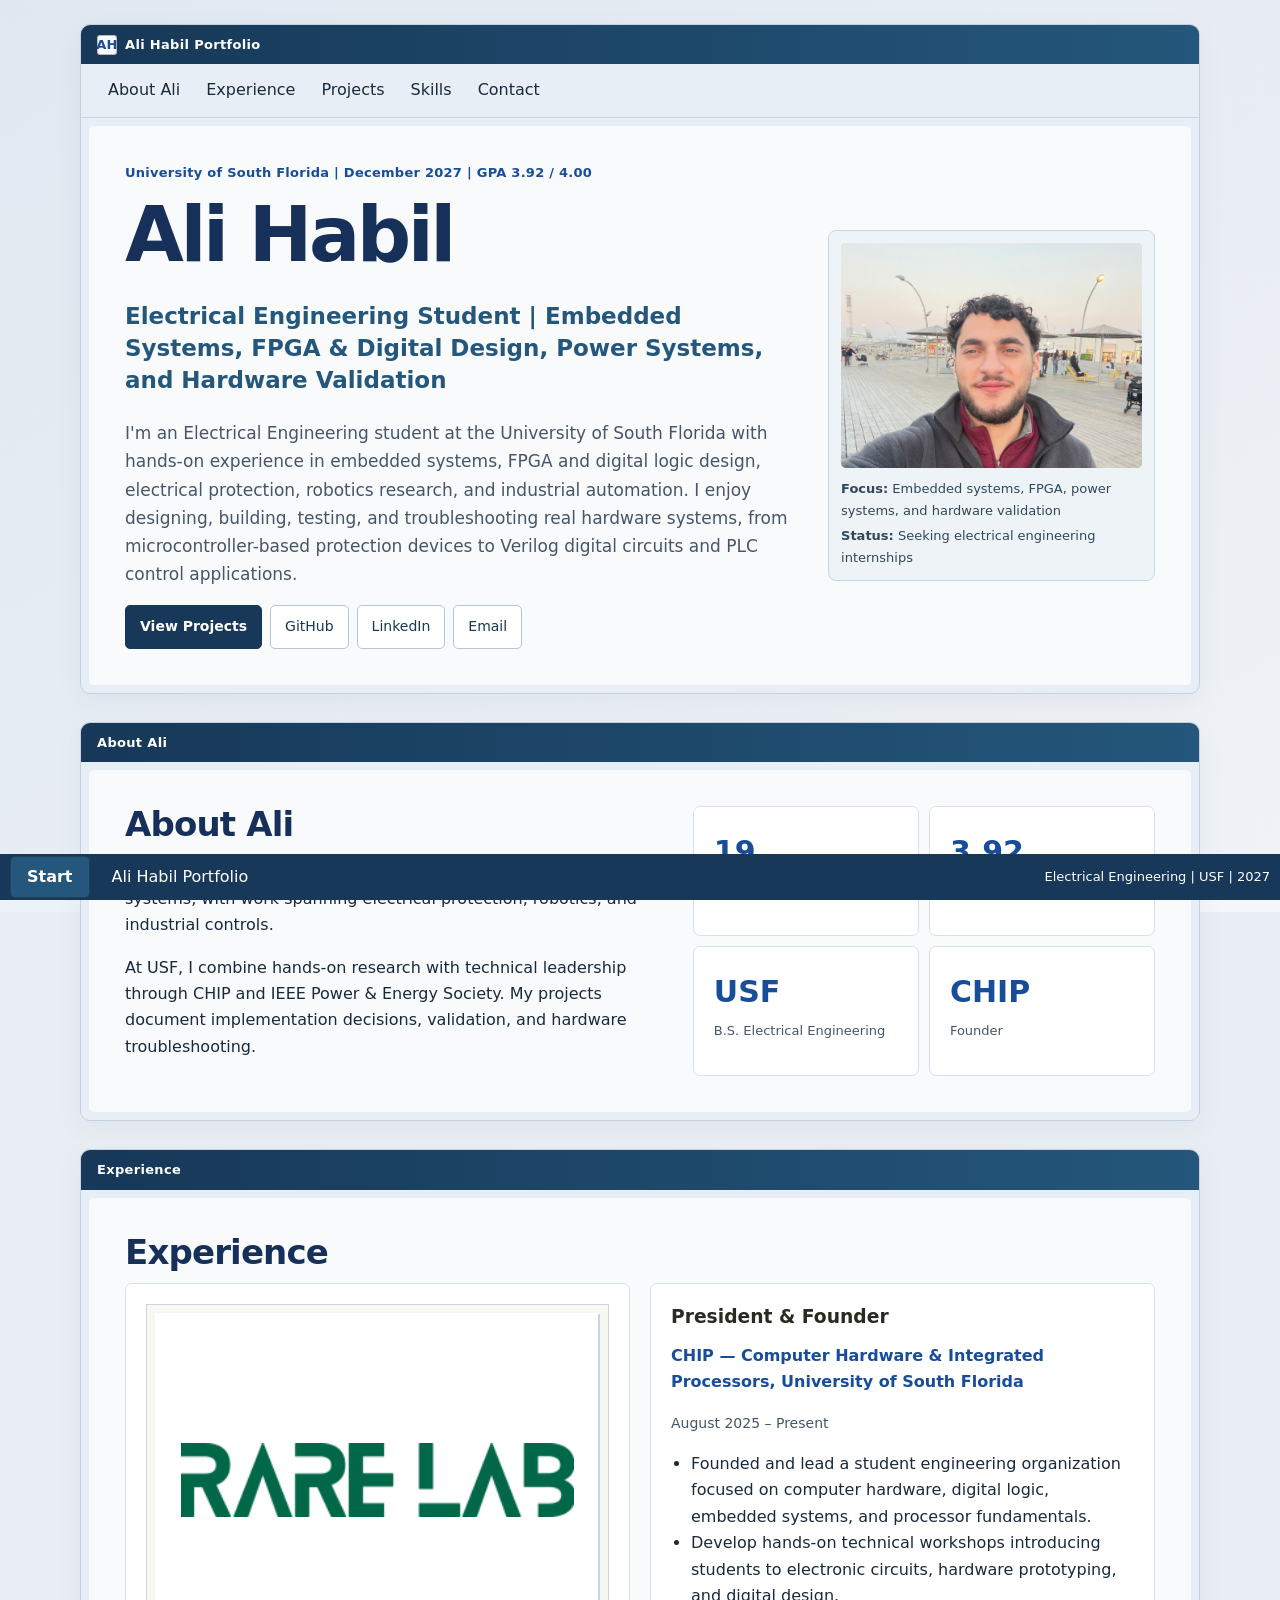
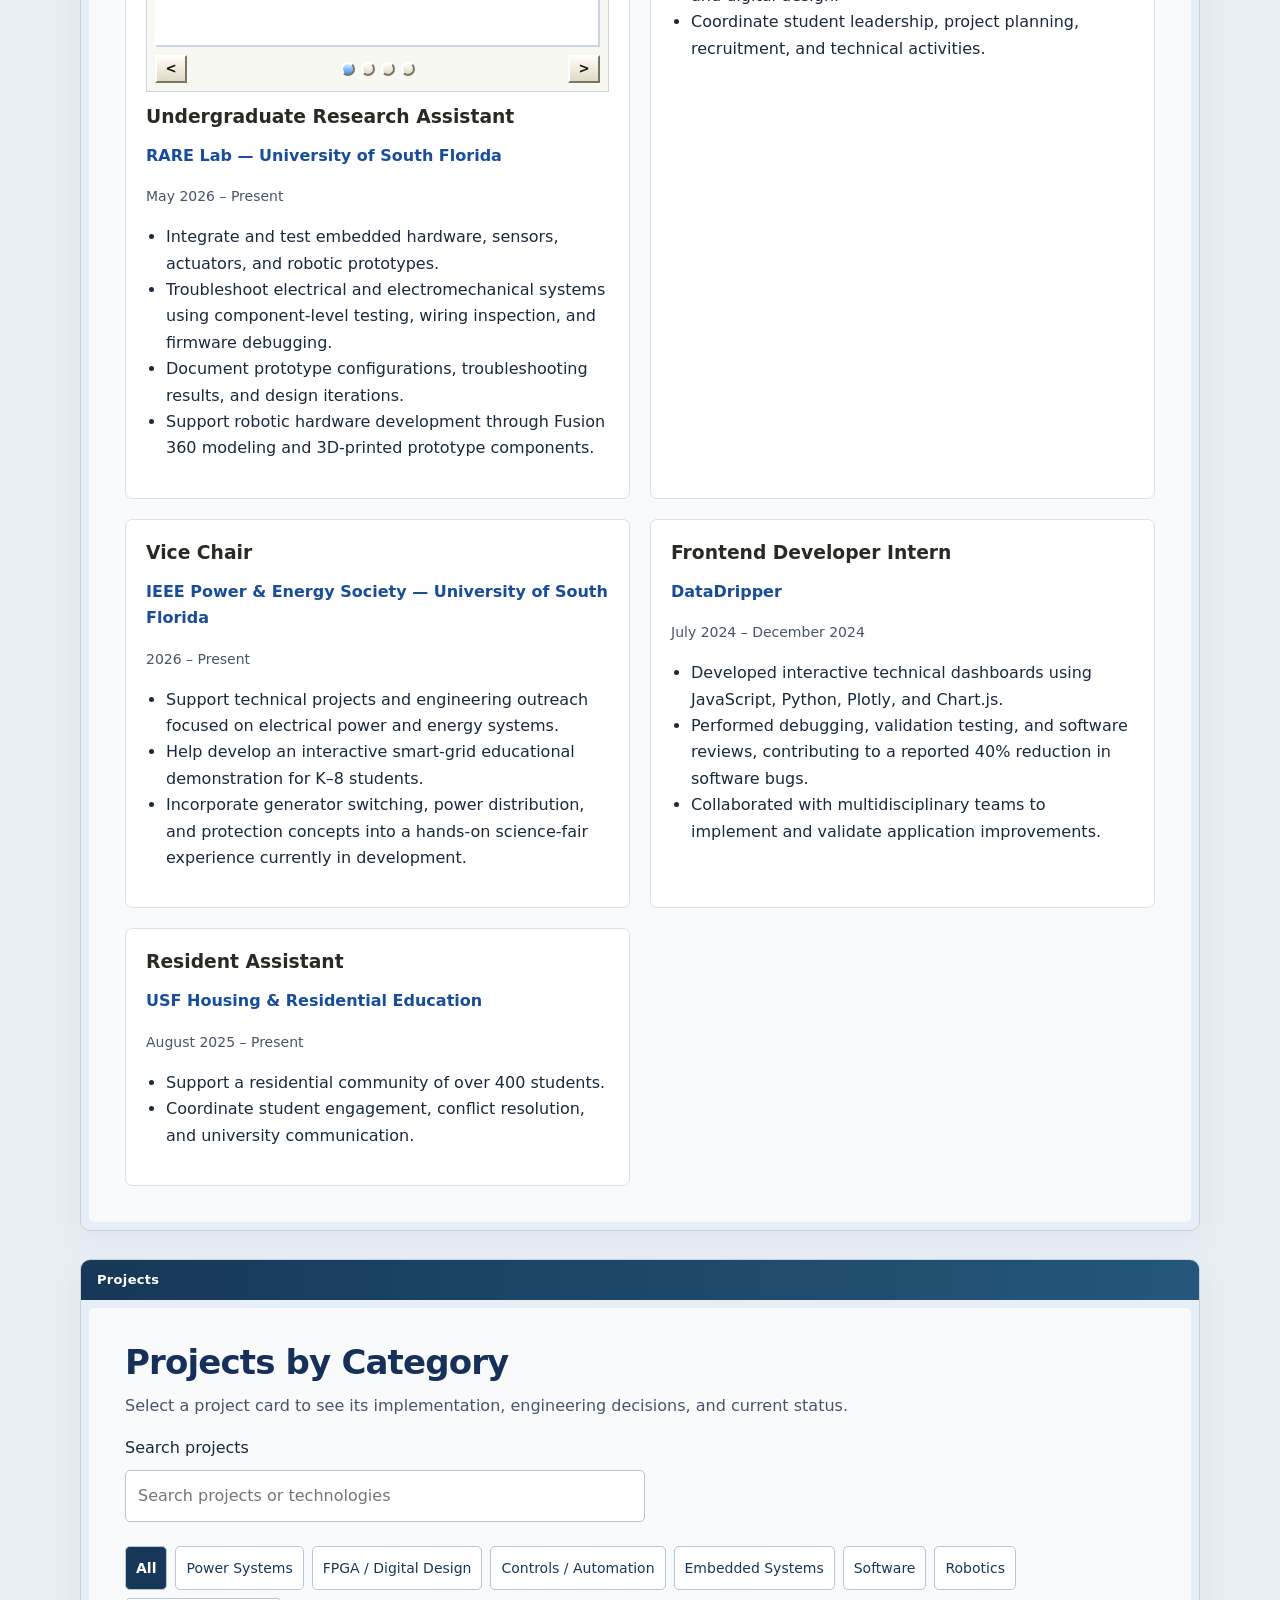
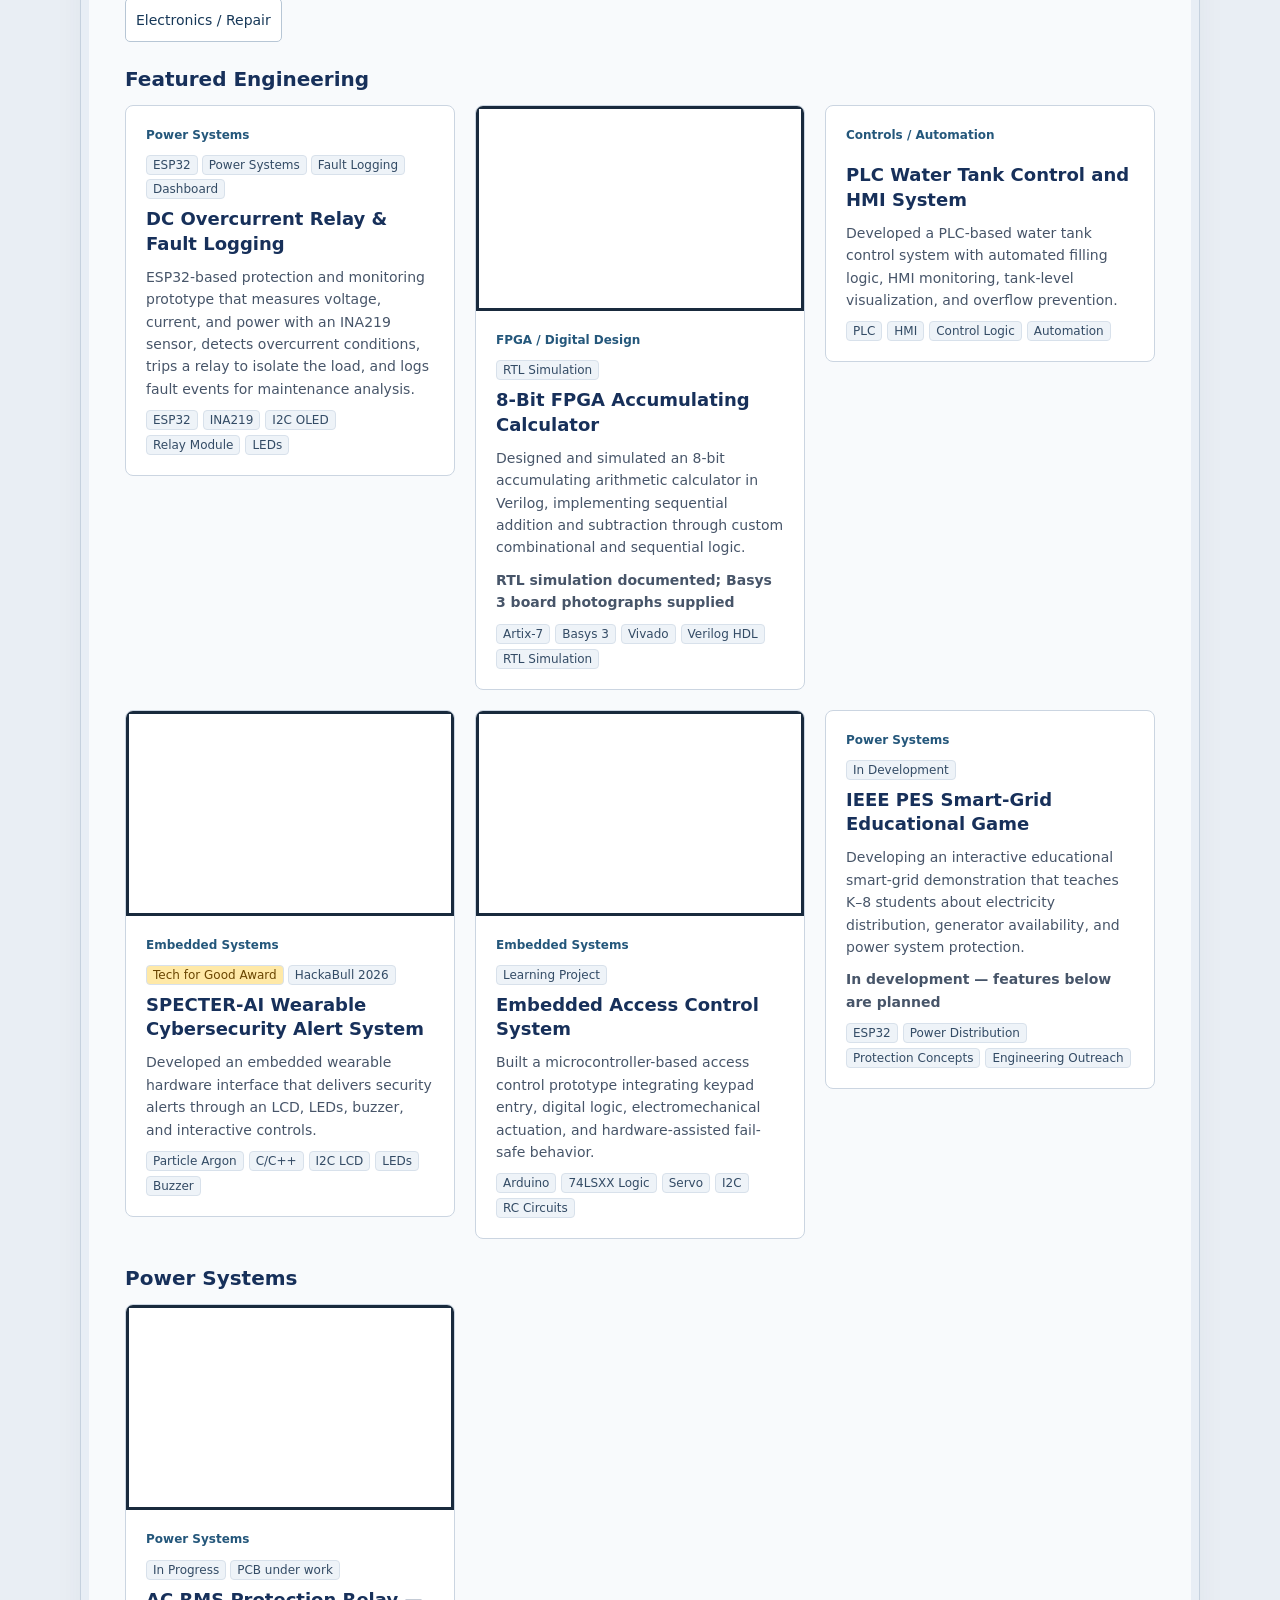
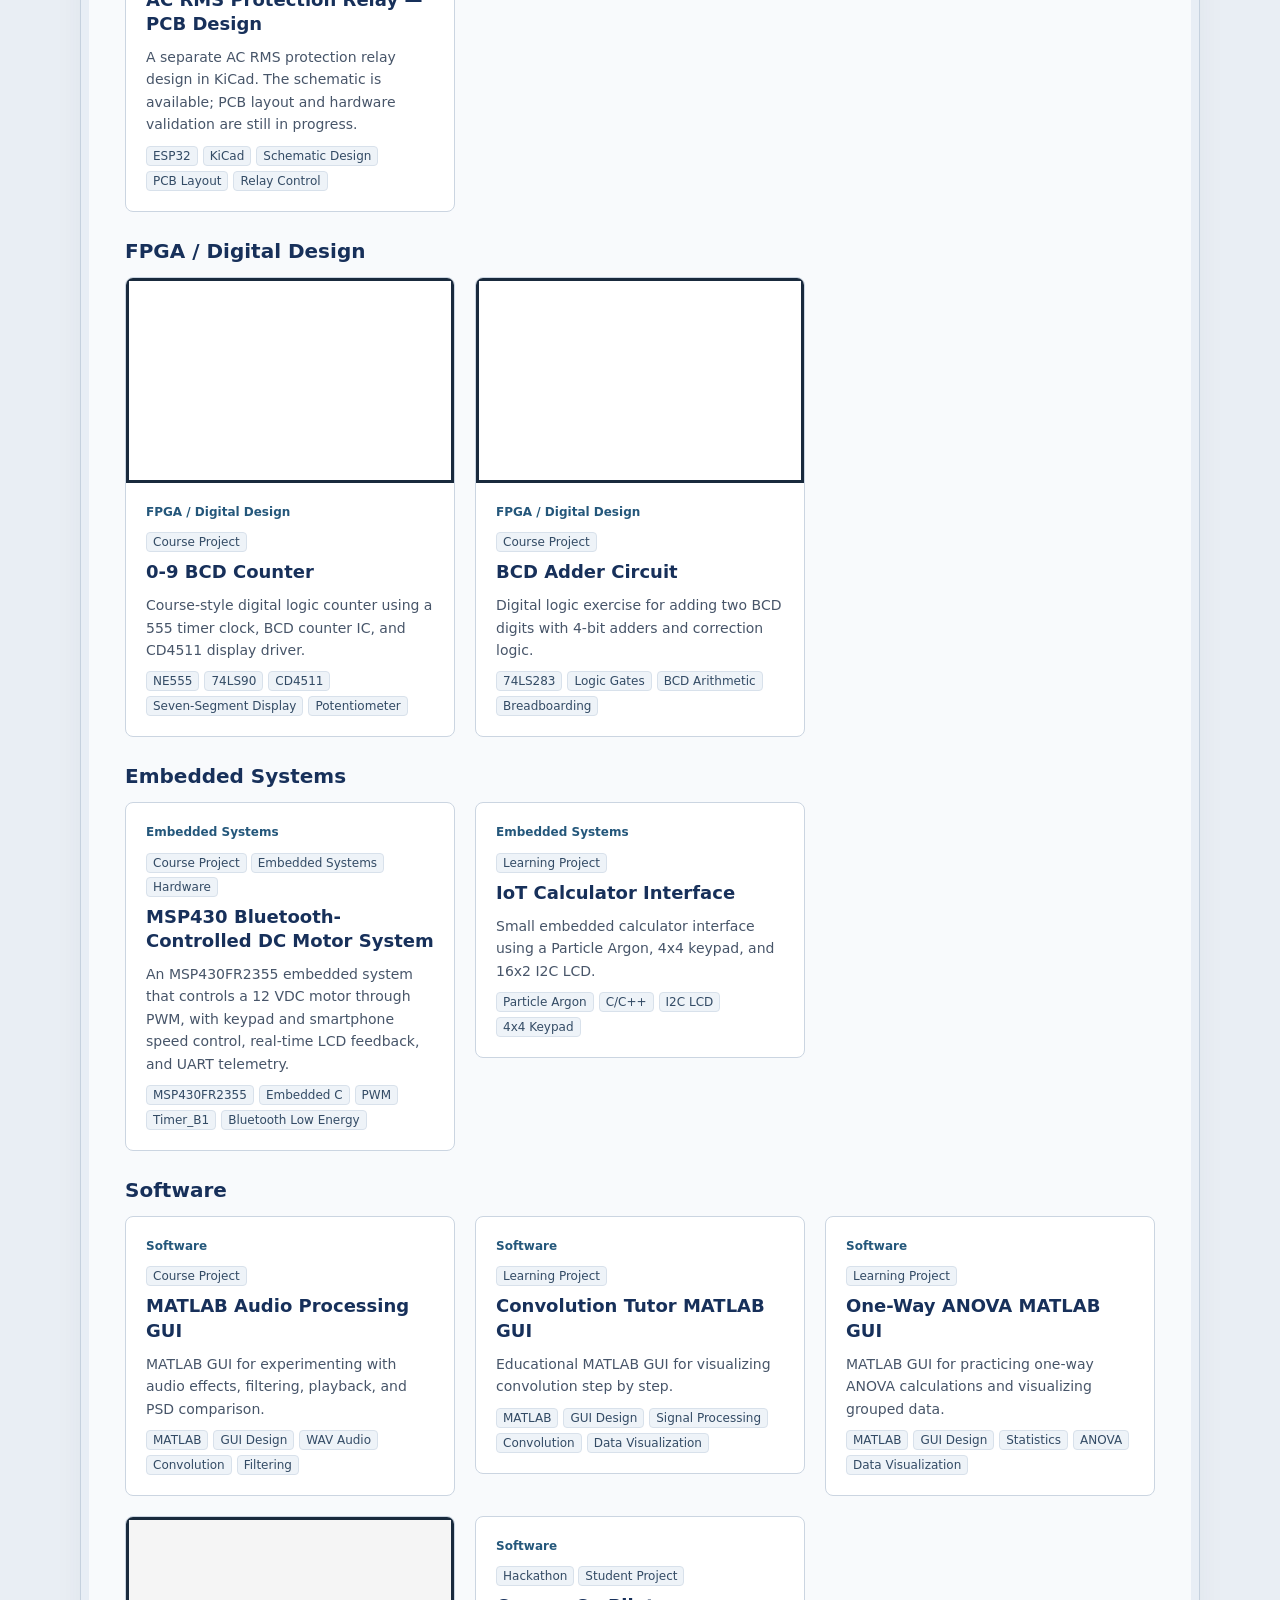
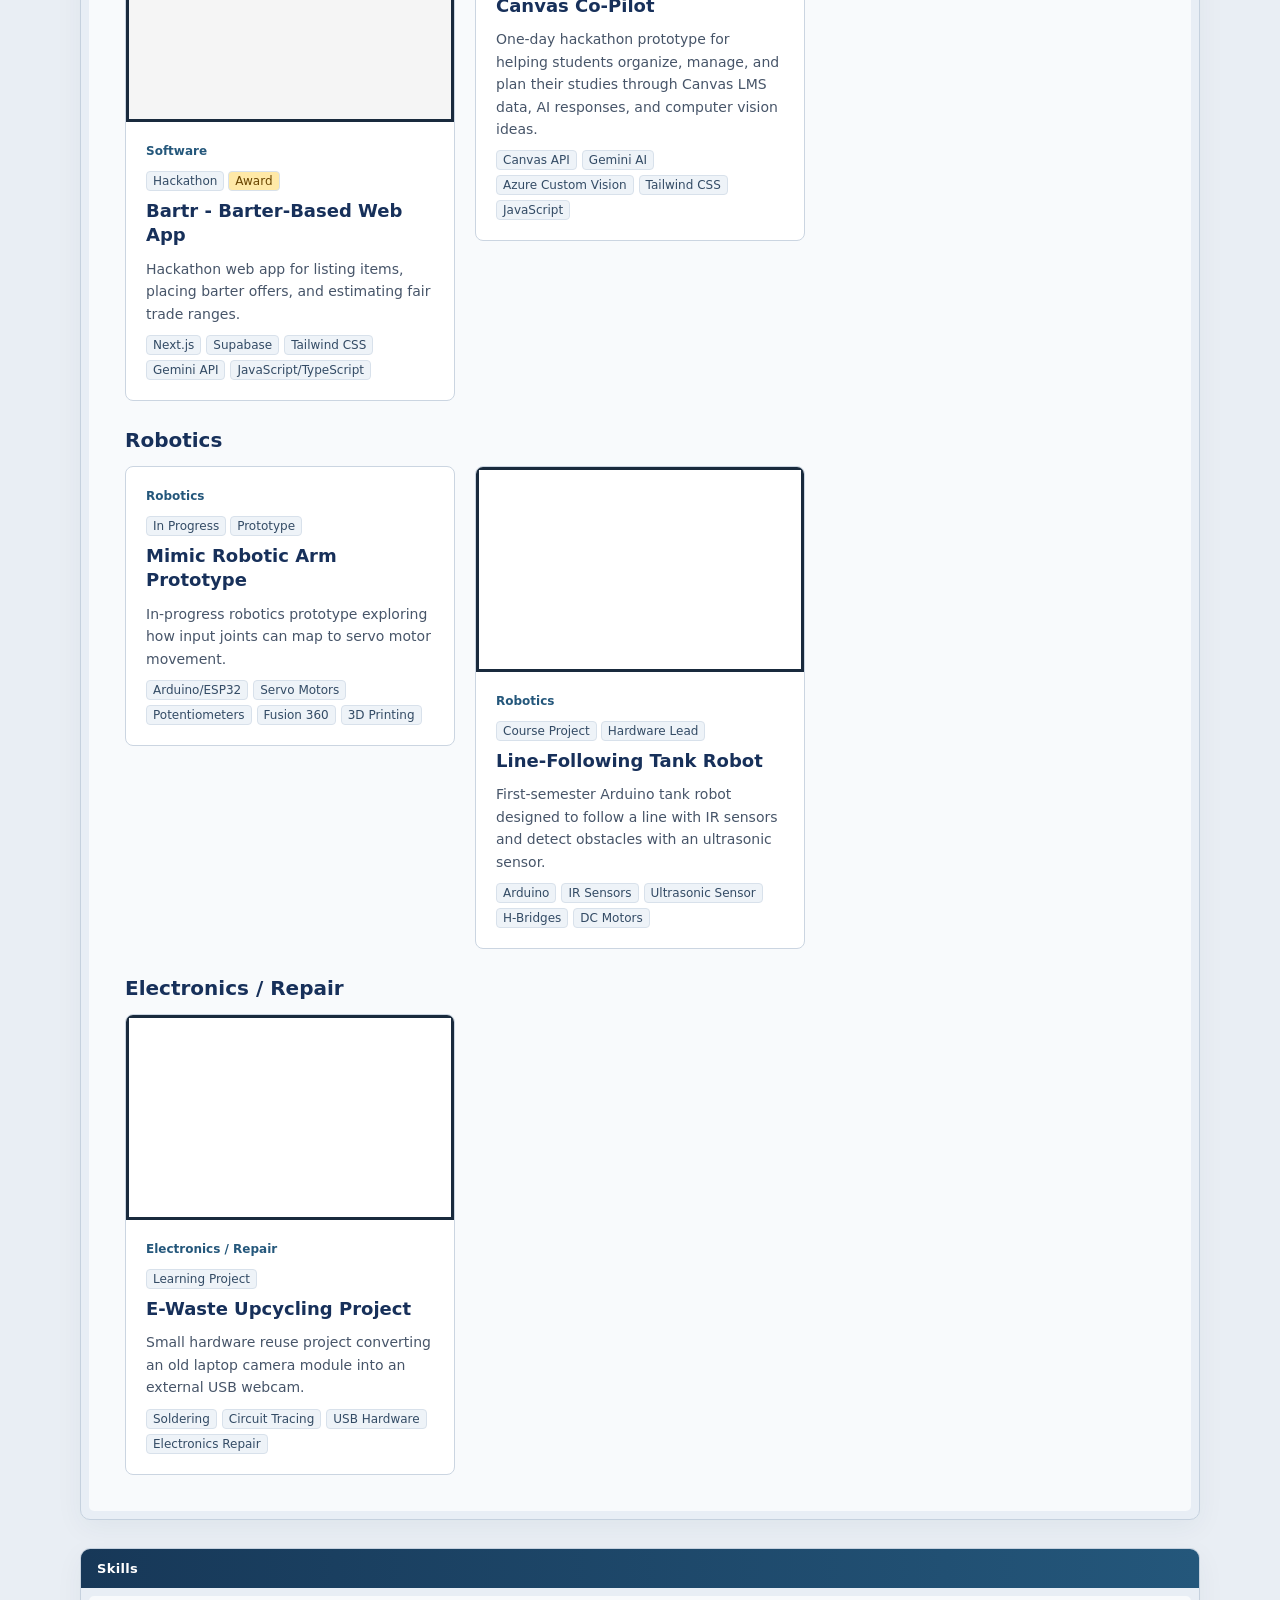
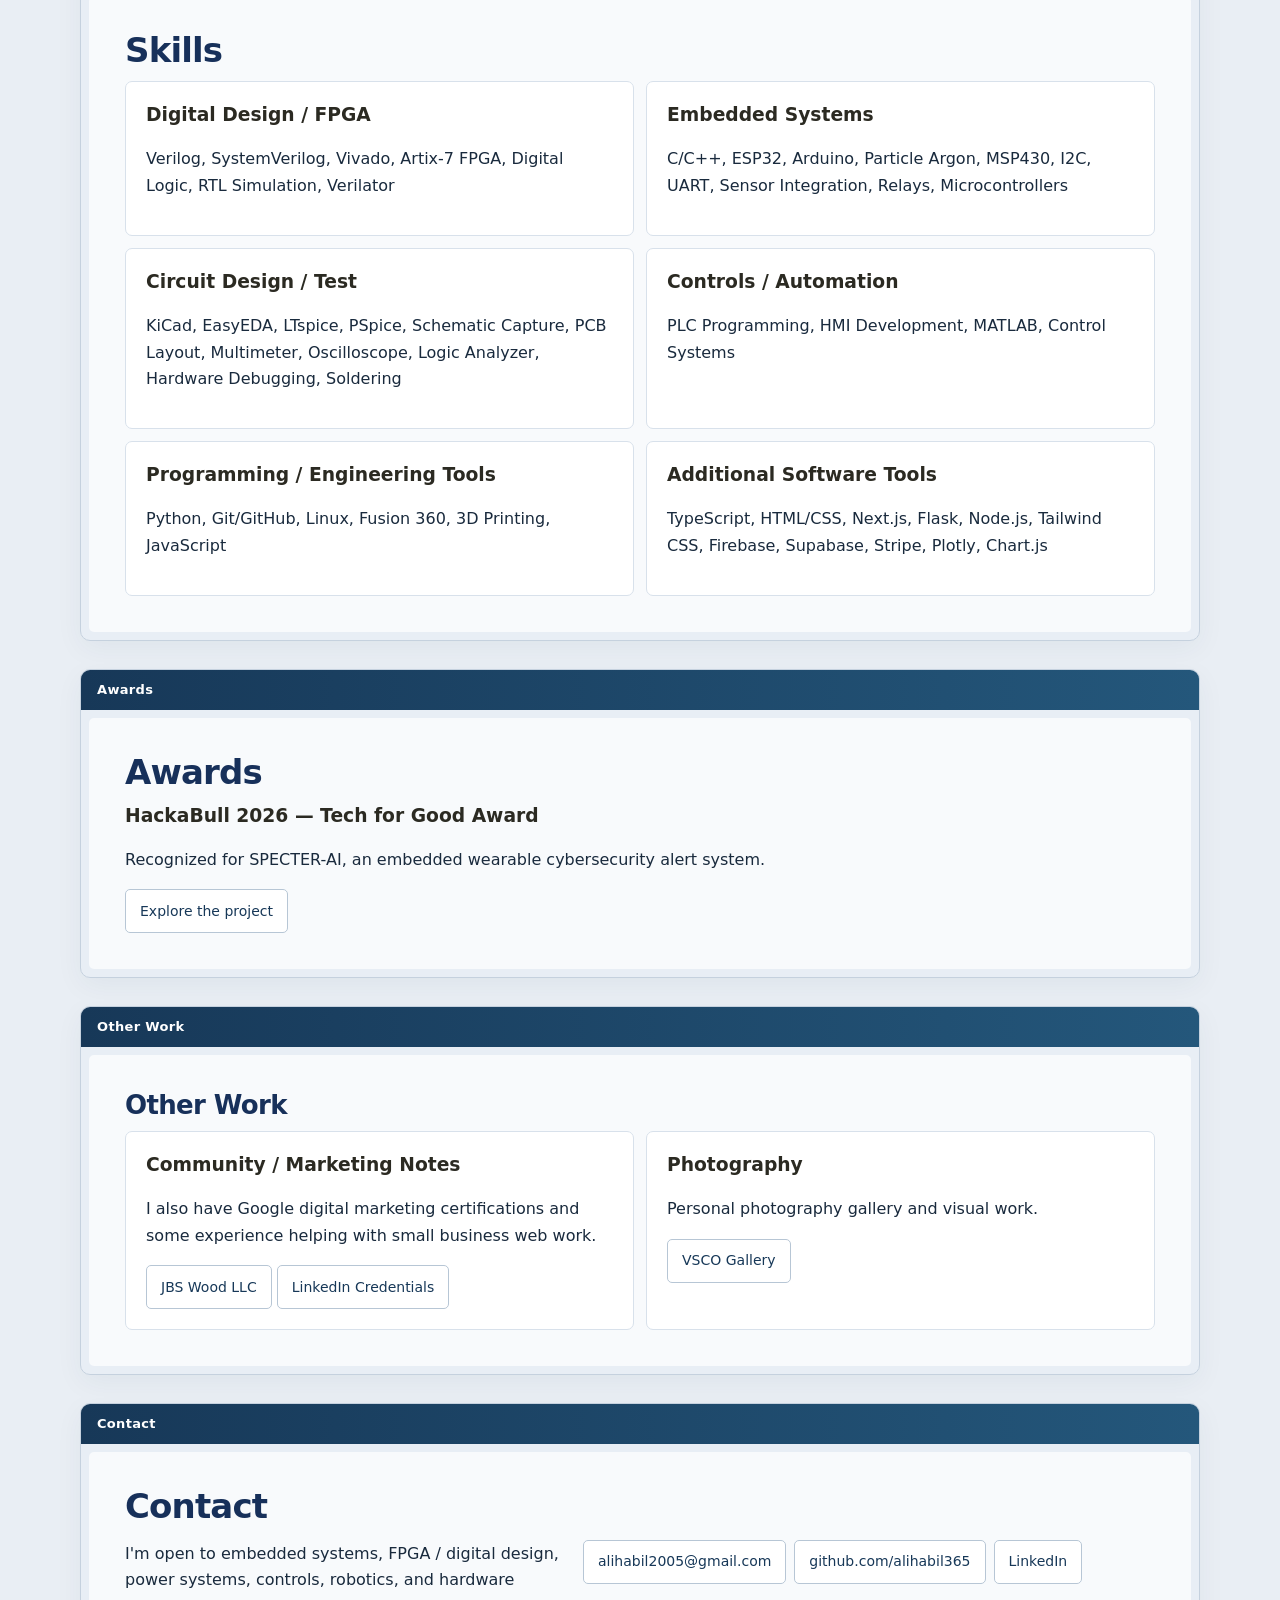
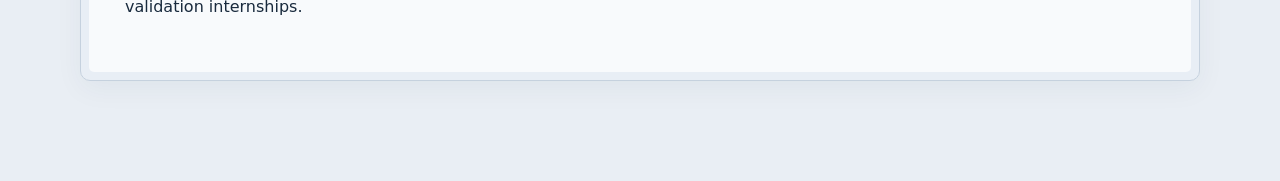
==== index.html @ a60d96fb "Prepare SHPE engineering portfolio and add FPGA evidence" ====
<!DOCTYPE html>
<html lang="en">
<head>
  <meta charset="UTF-8" />
  <meta name="viewport" content="width=device-width, initial-scale=1.0" />
  <title>Ali Habil | Electrical Engineering Portfolio</title>
  <meta name="description" content="Ali Habil: embedded systems, FPGA, power systems, controls, robotics, and hardware validation at USF." />
<meta property="og:title" content="Ali Habil | Electrical Engineering Portfolio" /><meta property="og:description" content="Embedded systems, FPGA, power systems, controls, and robotics." /><meta property="og:type" content="website" /><meta property="og:url" content="https://alihabil365.github.io/portfolio/" /><meta property="og:image" content="https://alihabil365.github.io/portfolio/assets/images/ali-habil-profile.jpeg" />
  <meta http-equiv="Content-Security-Policy" content="default-src 'self'; script-src 'self'; style-src 'self'; img-src 'self'; connect-src 'self'; object-src 'none'; base-uri 'none'; form-action 'none'" />
  <meta name="referrer" content="strict-origin-when-cross-origin" />
  <link rel="icon" href="assets/images/ali-calligraphy-mark.svg" type="image/svg+xml" />
  <link rel="stylesheet" href="styles.css" />
</head>
<body>
  <a class="skip-link" href="#projects">Skip to projects</a>
  <div class="desktop-bg">
    <header class="top-window shell-window">
      <div class="title-bar">
        <div class="title-left">
          <span class="window-icon">AH</span>
          <span>Ali Habil Portfolio</span>
        </div>

      </div>
      <nav class="menu-bar" aria-label="Main navigation">
        <a href="#about">About Ali</a>
        <a href="#experience">Experience</a>
        <a href="#projects">Projects</a>
        <a href="#skills">Skills</a>
        <a href="#contact">Contact</a>
      </nav>
      <section class="hero content-panel" id="top">
        <div class="hero-copy">
          <p class="eyebrow">University of South Florida | December 2027 | GPA 3.92 / 4.00</p>
          <h1>Ali Habil</h1>
          <p class="hero-subtitle">Electrical Engineering Student | Embedded Systems, FPGA &amp; Digital Design, Power Systems, and Hardware Validation</p>
          <p class="lead">I'm an Electrical Engineering student at the University of South Florida with hands-on experience in embedded systems, FPGA and digital logic design, electrical protection, robotics research, and industrial automation. I enjoy designing, building, testing, and troubleshooting real hardware systems, from microcontroller-based protection devices to Verilog digital circuits and PLC control applications.</p>
          <div class="hero-actions">
            <a class="xp-button primary" href="#projects">View Projects</a>
            <a class="xp-button" href="https://github.com/alihabil365" target="_blank" rel="noreferrer">GitHub</a>
            <a class="xp-button" href="https://linkedin.com/in/ali-habil-8a12bb176" target="_blank" rel="noreferrer">LinkedIn</a>
            <a class="xp-button" href="mailto:alihabil2005@gmail.com">Email</a>
          </div>
        </div>
        <div class="hero-card">
          <img class="profile-photo" src="./assets/images/ali-habil-profile.jpeg" alt="Ali Habil portrait" />
          <div class="quick-info">
            <div><b>Focus:</b> Embedded systems, FPGA, power systems, and hardware validation</div>
            <div><b>Status:</b> Seeking electrical engineering internships</div>
          </div>
        </div>
      </section>
    </header>

    <main id="main-content">
      <section id="about" class="shell-window section-window">
        <div class="title-bar"><span>About Ali</span></div>
        <div class="content-panel two-col">
          <div>
            <h2>About Ali</h2><p>I design, integrate, and test embedded hardware and digital systems, with work spanning electrical protection, robotics, and industrial controls.</p><p>At USF, I combine hands-on research with technical leadership through CHIP and IEEE Power &amp; Energy Society. My projects document implementation decisions, validation, and hardware troubleshooting.</p></div>
          <div class="stats-grid">
            <div class="stat-tile"><strong>18</strong><span>Projects and prototypes</span></div>
            <div class="stat-tile"><strong>3.92</strong><span>GPA / 4.00</span></div>
            <div class="stat-tile"><strong>USF</strong><span>B.S. Electrical Engineering</span></div>
            <div class="stat-tile"><strong>CHIP</strong><span>Founder</span></div>
          </div>
        </div>
      </section>

      <section id="experience" class="shell-window section-window">
        <div class="title-bar"><span>Experience</span></div>
        <div class="content-panel">
          <h2>Experience</h2>
          <div class="experience-grid"><article class="experience-card"><div class="experience-slider" data-slider="rare-lab" aria-label="RARE Lab photos">
                <div class="experience-slide-frame">
                  <img class="experience-slide rare-lab-logo-slide" src="assets/images/rare-lab-logo.png" alt="RARE Lab logo" />
                  <img class="experience-slide is-active" src="assets/images/rare-robot-front.jpg" alt="Blue 3D-printed RARE Lab robot torso and articulated arms, front view" loading="lazy" />
                  <img class="experience-slide" src="assets/images/rare-robot-detail.jpg" alt="RARE Lab robot prototype with articulated arms and visible servo joints" loading="lazy" />
                  <img class="experience-slide" src="assets/images/rare-lab-hardware.jpg" alt="RARE Lab robotic hardware prototype on a workbench" />
                </div>
                <div class="experience-slider-controls">
                  <button class="slider-button" type="button" data-slider-prev aria-label="Previous RARE Lab photo">&lt;</button>
                  <div class="slider-dots" aria-label="RARE Lab photo selection">
                    <button class="slider-dot" type="button" data-slider-dot="0" aria-label="Show RARE Lab logo"></button>
                    <button class="slider-dot" type="button" data-slider-dot="1" aria-label="Show robot front view"></button>
                  <button class="slider-dot" type="button" data-slider-dot="2" aria-label="Show robot detail view"></button>
                    <button class="slider-dot" type="button" data-slider-dot="3" aria-label="Show hardware workbench"></button>
                  </div>
                  <button class="slider-button" type="button" data-slider-next aria-label="Next RARE Lab photo">&gt;</button>
                </div>
              </div>
<h3>Undergraduate Research Assistant</h3><p class="role-meta">RARE Lab — University of South Florida</p><p class="experience-date">May 2026 – Present</p><ul><li>Integrate and test embedded hardware, sensors, actuators, and robotic prototypes.</li><li>Troubleshoot electrical and electromechanical systems using component-level testing, wiring inspection, and firmware debugging.</li><li>Document prototype configurations, troubleshooting results, and design iterations.</li><li>Support robotic hardware development through Fusion 360 modeling and 3D-printed prototype components.</li></ul></article><article class="experience-card"><h3>President &amp; Founder</h3><p class="role-meta">CHIP — Computer Hardware &amp; Integrated Processors, University of South Florida</p><p class="experience-date">August 2025 – Present</p><ul><li>Founded and lead a student engineering organization focused on computer hardware, digital logic, embedded systems, and processor fundamentals.</li><li>Develop hands-on technical workshops introducing students to electronic circuits, hardware prototyping, and digital design.</li><li>Coordinate student leadership, project planning, recruitment, and technical activities.</li></ul></article><article class="experience-card"><h3>Vice Chair</h3><p class="role-meta">IEEE Power &amp; Energy Society — University of South Florida</p><p class="experience-date">2026 – Present</p><ul><li>Support technical projects and engineering outreach focused on electrical power and energy systems.</li><li>Help develop an interactive smart-grid educational demonstration for K–8 students.</li><li>Incorporate generator switching, power distribution, and protection concepts into a hands-on science-fair experience currently in development.</li></ul></article><article class="experience-card"><h3>Frontend Developer Intern</h3><p class="role-meta">DataDripper</p><p class="experience-date">July 2024 – December 2024</p><ul><li>Developed interactive technical dashboards using JavaScript, Python, Plotly, and Chart.js.</li><li>Performed debugging, validation testing, and software reviews, contributing to a reported 40% reduction in software bugs.</li><li>Collaborated with multidisciplinary teams to implement and validate application improvements.</li></ul></article><article class="experience-card"><h3>Resident Assistant</h3><p class="role-meta">USF Housing &amp; Residential Education</p><p class="experience-date">August 2025 – Present</p><ul><li>Support a residential community of over 400 students.</li><li>Coordinate student engagement, conflict resolution, and university communication.</li></ul></article></div>
        </div>
      </section>

      <section id="projects" class="shell-window section-window">
        <div class="title-bar"><span>Projects</span></div>
        <div class="content-panel">
          <div class="section-heading-row">
            <div>
              <h2>Projects by Category</h2>
              <p class="muted">Select a project card to see its implementation, engineering decisions, and current status.</p>
            </div>
          </div>
          <label for="projectSearch">Search projects</label><input id="projectSearch" type="search" placeholder="Search projects or technologies" autocomplete="off">
          <div class="category-tabs" id="categoryTabs" role="group" aria-label="Filter projects by category"></div>
          <div id="projectSections" class="project-sections"></div>
        </div>
      </section>

      <section id="skills" class="shell-window section-window">
        <div class="title-bar"><span>Skills</span></div>
        <div class="content-panel">
          <h2>Skills</h2>
          <div class="skills-grid"><article class="folder-card"><h3>Digital Design / FPGA</h3><p>Verilog, SystemVerilog, Vivado, Artix-7 FPGA, Digital Logic, RTL Simulation, Verilator</p></article><article class="folder-card"><h3>Embedded Systems</h3><p>C/C++, ESP32, Arduino, Particle Argon, MSP430, I2C, UART, Sensor Integration, Relays, Microcontrollers</p></article><article class="folder-card"><h3>Circuit Design / Test</h3><p>KiCad, EasyEDA, LTspice, PSpice, Schematic Capture, PCB Layout, Multimeter, Oscilloscope, Logic Analyzer, Hardware Debugging, Soldering</p></article><article class="folder-card"><h3>Controls / Automation</h3><p>PLC Programming, HMI Development, MATLAB, Control Systems</p></article><article class="folder-card"><h3>Programming / Engineering Tools</h3><p>Python, Git/GitHub, Linux, Fusion 360, 3D Printing, JavaScript</p></article><article class="folder-card"><h3>Additional Software Tools</h3><p>TypeScript, HTML/CSS, Next.js, Flask, Node.js, Tailwind CSS, Firebase, Supabase, Stripe, Plotly, Chart.js</p></article></div>
        </div>
      </section>

      <section id="awards" class="shell-window section-window"><div class="title-bar"><span>Awards</span></div><div class="content-panel"><h2>Awards</h2><h3>HackaBull 2026 — Tech for Good Award</h3><p>Recognized for SPECTER-AI, an embedded wearable cybersecurity alert system.</p><a class="xp-button" href="#project=specter-ai-wearable-cybersecurity-alert-system">Explore the project</a></div></section>
<section id="beyond-work" class="shell-window section-window">
        <div class="title-bar"><span>Other Work</span></div>
        <div class="content-panel">
          <h2>Other Work</h2>
          <div class="skills-grid">
            <article class="folder-card">
              <h3>Community / Marketing Notes</h3>
              <p>I also have Google digital marketing certifications and some experience helping with small business web work.</p>
              <a class="xp-button" href="https://jbs-wood-llc.com" target="_blank" rel="noreferrer">JBS Wood LLC</a>
              <a class="xp-button" href="https://www.linkedin.com/in/ali-habil-8a12bb176/" target="_blank" rel="noreferrer">LinkedIn Credentials</a>
            </article>
            <article class="folder-card">
              <h3>Photography</h3>
              <p>Personal photography gallery and visual work.</p>
              <a class="xp-button" href="https://vsco.co/alihabil/gallery" target="_blank" rel="noreferrer">VSCO Gallery</a>
            </article>
          </div>
        </div>
      </section>

      <section id="contact" class="shell-window section-window">
        <div class="title-bar"><span>Contact</span></div>
        <div class="content-panel contact-panel">
          <div>
            <h2>Contact</h2>
            <p>I'm open to embedded systems, FPGA / digital design, power systems, controls, robotics, and hardware validation internships.</p>
          </div>
          <div class="contact-links">
            <a class="xp-button" href="mailto:alihabil2005@gmail.com">alihabil2005@gmail.com</a>
            <a class="xp-button" href="https://github.com/alihabil365" target="_blank" rel="noreferrer">github.com/alihabil365</a>
            <a class="xp-button" href="https://linkedin.com/in/ali-habil-8a12bb176" target="_blank" rel="noreferrer">LinkedIn</a>
          </div>
        </div>
      </section>
    </main>

    <footer class="taskbar">
      <a href="#top" class="start-button">Start</a>
      <span class="task-pill">Ali Habil Portfolio</span>
      <span class="task-clock">Electrical Engineering | USF | 2027</span>
    </footer>
  </div>

  <div class="modal-backdrop" id="modalBackdrop" aria-hidden="true">
    <div class="shell-window modal-window" role="dialog" aria-modal="true" aria-labelledby="modalTitle">
      <div class="title-bar">
        <span id="modalWindowTitle">Project Details</span>
        <button class="close-button" id="modalClose" aria-label="Close project details">x</button>
      </div>
      <div class="modal-body content-panel">
        <div class="modal-image" id="modalImage" hidden></div>
        <div>
          <p class="eyebrow" id="modalCategory"></p>
          <h2 id="modalTitle"></h2>
          <p class="role-meta" id="modalSubtitle"></p>
          <p id="modalOverview"></p>
          <div id="modalDetailContent"></div>
          <h3>Tech Stack</h3>
          <div class="tag-row" id="modalTech"></div>
          <h3 id="modalLinksHeading">Links</h3>
          <div class="modal-links" id="modalLinks"></div>
        </div>
      </div>
    </div>
  </div>

  <script src="script.js"></script>
</body>
</html>
---- styles.css ----
:root {
  --desktop: #3b8d91;
  --desktop-dark: #21656d;
  --cream: #f5f1e6;
  --cream-2: #fffaf0;
  --panel: #ece9d8;
  --panel-light: #fffef8;
  --border-dark: #6e6a57;
  --border-mid: #b8b29d;
  --title-1: #1f5fbf;
  --title-2: #3f8efc;
  --start-1: #3d982f;
  --start-2: #76c05f;
  --text: #232019;
  --muted: #675f4d;
  --blue: #184d9a;
  --gold: #c99322;
  --red: #b74435;
  --shadow: rgba(0, 0, 0, 0.25);
  --radius: 7px;
  --font: Tahoma, Verdana, Segoe UI, sans-serif;
}

* { box-sizing: border-box; }
html { scroll-behavior: smooth; }
body {
  margin: 0;
  font-family: var(--font);
  color: var(--text);
  background: var(--desktop-dark);
  min-height: 100vh;
  font-size: 15px;
  line-height: 1.55;
}
a { color: var(--blue); }
.desktop-bg {
  min-height: 100vh;
  padding: 24px 18px 72px;
  overflow: hidden;
  position: relative;
  isolation: isolate;
}
.desktop-bg::before {
  content: "";
  position: fixed;
  inset: -12px;
  background: url("./assets/images/bliss-background.jpg") center / cover no-repeat;
  filter: blur(4px);
  transform: scale(1.03);
  pointer-events: none;
  z-index: 0;
}
.desktop-bg::after {
  content: "";
  position: fixed;
  inset: 0;
  background:
    linear-gradient(rgba(255,255,255,.08) 1px, transparent 1px),
    linear-gradient(90deg, rgba(255,255,255,.08) 1px, transparent 1px),
    rgba(15, 43, 79, .12);
  background-size: 34px 34px, 34px 34px, auto;
  pointer-events: none;
  z-index: 0;
}
.desktop-bg > * {
  position: relative;
  z-index: 1;
}
.shell-window {
  max-width: 1120px;
  margin: 0 auto 22px;
  border: 1px solid #173c78;
  border-radius: var(--radius) var(--radius) 3px 3px;
  background: var(--panel);
  box-shadow: 6px 8px 0 rgba(0,0,0,.13), 0 12px 30px var(--shadow);
  overflow: hidden;
}
.shell-window.is-minimized {
  margin-bottom: 12px;
}
.shell-window.is-minimized > :not(.title-bar) {
  display: none;
}
.shell-window.is-minimized .title-bar {
  cursor: pointer;
}
.title-bar {
  min-height: 34px;
  background: linear-gradient(90deg, var(--title-1), var(--title-2));
  color: white;
  padding: 5px 7px 5px 10px;
  display: flex;
  align-items: center;
  justify-content: space-between;
  font-weight: 700;
  text-shadow: 1px 1px #153269;
}
.title-left { display: flex; align-items: center; gap: 8px; }
.window-icon {
  display: inline-flex;
  width: 20px;
  height: 20px;
  align-items: center;
  justify-content: center;
  background: var(--cream);
  color: var(--blue);
  border: 1px solid rgba(0,0,0,.25);
  border-radius: 3px;
  text-shadow: none;
}
.window-controls { display: flex; gap: 4px; }
.window-controls span,
.close-button {
  min-width: 24px;
  height: 23px;
  display: inline-flex;
  align-items: center;
  justify-content: center;
  border: 1px solid rgba(0,0,0,.45);
  border-radius: 3px;
  color: white;
  background: linear-gradient(#7fb4ff, #1e5aae);
  font-weight: 700;
  font-family: var(--font);
}
.window-controls span {
  cursor: pointer;
  user-select: none;
}
.window-controls span:hover,
.window-controls span:focus {
  filter: brightness(1.12);
  outline: 1px dotted rgba(255,255,255,.75);
  outline-offset: -3px;
}
.window-controls span:active {
  transform: translateY(1px);
}
.close-button {
  background: linear-gradient(#ee9b83, #c74733);
  cursor: pointer;
  font-size: 16px;
}
.menu-bar {
  display: flex;
  flex-wrap: wrap;
  gap: 4px;
  padding: 6px 8px;
  background: var(--panel);
  border-bottom: 1px solid var(--border-mid);
}
.menu-bar a {
  text-decoration: none;
  color: var(--text);
  padding: 4px 10px;
  border: 1px solid transparent;
}
.menu-bar a:hover {
  border-color: var(--border-mid);
  background: var(--cream-2);
}
.content-panel {
  margin: 8px;
  padding: 24px;
  background: var(--cream);
  border: 2px solid;
  border-color: var(--panel-light) var(--border-dark) var(--border-dark) var(--panel-light);
}
.hero {
  display: grid;
  grid-template-columns: 1.35fr .65fr;
  gap: 24px;
  align-items: center;
}
.eyebrow {
  margin: 0 0 10px;
  color: var(--blue);
  font-weight: 700;
  letter-spacing: .02em;
  font-size: 13px;
}
h1, h2, h3 { line-height: 1.1; margin-top: 0; }
h1 {
  font-size: clamp(40px, 7vw, 76px);
  margin-bottom: 12px;
  letter-spacing: 0;
  color: #17305a;
}
h2 { font-size: clamp(26px, 3.5vw, 40px); color: #17305a; margin-bottom: 12px; }
h3 { color: #2b2a22; }
.lead { font-size: 18px; max-width: 720px; color: #403b31; }
.hero-actions, .contact-links, .modal-links { display: flex; flex-wrap: wrap; gap: 8px; }
.xp-button {
  display: inline-flex;
  align-items: center;
  justify-content: center;
  min-height: 34px;
  padding: 7px 14px;
  border: 2px solid;
  border-color: #fff #7d765f #7d765f #fff;
  border-radius: 3px;
  background: linear-gradient(#fffdf7, #ded8c5);
  color: #15130f;
  text-decoration: none;
  box-shadow: inset 1px 1px rgba(255,255,255,.6);
  cursor: pointer;
}
.xp-button:hover { filter: brightness(1.03); }
.xp-button:active { border-color: #7d765f #fff #fff #7d765f; }
.xp-button[aria-disabled="true"] {
  color: #706a59;
  cursor: not-allowed;
  opacity: .68;
  pointer-events: none;
}
.xp-button.primary {
  background: linear-gradient(#fff5bc, #edc76f);
  color: #2b2105;
  font-weight: 700;
}
.hero-card {
  background: #e2deca;
  border: 1px solid var(--border-mid);
  padding: 12px;
}
.profile-photo {
  display: block;
  width: 100%;
  aspect-ratio: 4 / 3;
  margin-bottom: 10px;
  border: 2px solid;
  border-color: #fff var(--border-mid) var(--border-mid) #fff;
  object-fit: cover;
  object-position: center 42%;
  background: #d9d1b8;
}
.quick-info { font-size: 13px; color: #3d382d; display: grid; gap: 4px; }
.two-col { display: grid; grid-template-columns: 1fr .85fr; gap: 24px; }
.stats-grid { display: grid; grid-template-columns: repeat(2, 1fr); gap: 10px; }
.stat-tile, .folder-card, .experience-card {
  background: var(--panel-light);
  border: 2px solid;
  border-color: #fff var(--border-mid) var(--border-mid) #fff;
  padding: 14px;
}
.experience-card {
  min-width: 0;
  overflow: hidden;
}
.stat-tile strong { display: block; font-size: 30px; color: var(--blue); }
.stat-tile span { color: var(--muted); font-size: 13px; }
.skills-grid { display: grid; grid-template-columns: repeat(2, 1fr); gap: 12px; }
.folder-card h3::before { content: ""; }
.muted { color: var(--muted); margin-top: 0; }
.section-heading-row { display: flex; justify-content: space-between; gap: 16px; align-items: end; }
.category-tabs {
  display: flex;
  flex-wrap: wrap;
  gap: 6px;
  margin: 18px 0;
  padding: 8px;
  background: #ddd7c0;
  border: 1px solid var(--border-mid);
}
.tab-button {
  border: 2px solid;
  border-color: #fff #7d765f #7d765f #fff;
  background: linear-gradient(#fffdf7, #ded8c5);
  padding: 6px 10px;
  cursor: pointer;
  font-family: var(--font);
}
.tab-button.active { background: linear-gradient(#dbeaff, #9cc5ff); font-weight: 700; color: #0d3873; }
.tab-button:focus-visible,
.xp-button:focus-visible,
.project-card:focus-visible,
.close-button:focus-visible {
  outline: 2px solid #17305a;
  outline-offset: 2px;
}
.project-sections { display: grid; gap: 26px; }
.project-category h3 {
  display: inline-flex;
  padding: 7px 12px;
  margin-bottom: 12px;
  background: #e1dcc8;
  border: 1px solid var(--border-mid);
  color: #17305a;
}
.project-grid { display: grid; grid-template-columns: repeat(3, 1fr); gap: 14px; }
.project-card {
  background: var(--panel-light);
  border: 2px solid;
  border-color: #fff var(--border-mid) var(--border-mid) #fff;
  cursor: pointer;
  text-align: left;
  font-family: var(--font);
  color: var(--text);
  padding: 0;
  transition: transform .12s ease, box-shadow .12s ease;
  min-width: 0;
}
.project-card:hover { transform: translateY(-2px); box-shadow: 4px 5px 0 rgba(0,0,0,.12); }
.project-thumb { height: 132px; position: relative; }
.project-thumb.has-photo,
.modal-image.has-photo {
  border-style: solid;
  background: #111;
  overflow: hidden;
}
.project-thumb.has-photo img,
.modal-image.has-photo img {
  width: 100%;
  height: 100%;
  object-fit: cover;
  display: block;
}
.modal-image.has-gallery {
  display: grid;
  grid-template-rows: repeat(2, minmax(0, 1fr));
  gap: 8px;
  padding: 8px;
  background: #e7e0c8;
}


.modal-image.has-gallery img {
  min-height: 0;
  border: 1px solid var(--border-mid);
  background: #f7f5ee;
}
.modal-image.has-photo {
  align-self: start;
}
.modal-image.has-photo img {
  height: auto;
  object-fit: contain;
}
.modal-image.has-photo.has-gallery {
  grid-template-rows: none;
  grid-auto-rows: auto;
}
.project-thumb.has-photo img[src$="bartr-logo.png"],
.modal-image.has-photo img[src$="bartr-logo.png"] {
  object-fit: contain;
  padding: 22px;
  background: #f5f5f5;
}
.project-thumb::after {
  content: attr(data-image);
  position: absolute;
  bottom: 8px;
  left: 8px;
  right: 8px;
  padding: 3px 5px;
  background: rgba(245,241,230,.86);
  border: 1px solid rgba(0,0,0,.15);
  font-size: 11px;
  color: #5e573f;
}
.project-thumb.has-photo::after { display: none; }
.project-card-body { padding: 12px; }
.project-card h4 { margin: 0 0 5px; font-size: 16px; color: #17305a; }
.project-card p { margin: 0 0 10px; color: #4d4739; font-size: 13px; }
.badges { display: flex; flex-wrap: wrap; gap: 4px; margin-bottom: 8px; }
.badge {
  display: inline-flex;
  padding: 2px 6px;
  font-size: 11px;
  border: 1px solid rgba(0,0,0,.18);
  background: #eee7cc;
  color: #4f4420;
}
.badge.award { background: #ffe9a7; color: #6a4500; }
.badge.progress { background: #dcecff; color: #174986; }
.tag-row { display: flex; flex-wrap: wrap; gap: 5px; }
.tag {
  background: #e7e0c8;
  border: 1px solid #b6ad91;
  padding: 2px 6px;
  font-size: 11px;
  color: #544c3b;
}
.experience-grid { display: grid; grid-template-columns: repeat(3, 1fr); gap: 12px; }
.experience-slider {
  display: block;
  width: 100%;
  max-width: 100%;
  margin-bottom: 12px;
  background: #f8f8f2;
  border: 1px solid var(--border-mid);
  padding: 8px;
  overflow: hidden;
}
.experience-slide-frame {
  position: relative;
  display: block;
  width: 100%;
  max-width: 100%;
  aspect-ratio: 4 / 3;
  overflow: hidden;
  background: white;
  border: 2px solid;
  border-color: #fff var(--border-mid) var(--border-mid) #fff;
}
.experience-slide {
  position: absolute;
  inset: 0;
  display: block;
  width: 100%;
  height: 100%;
  max-width: 100%;
  max-height: 100%;
  object-fit: cover;
  opacity: 0;
  visibility: hidden;
  pointer-events: none;
  transition: opacity .18s ease;
}
.experience-slide.is-active {
  opacity: 1;
  visibility: visible;
}
.experience-slide.rare-lab-logo-slide {
  object-fit: contain;
  padding: 24px;
  background: #fff;
}
.experience-slider-controls {
  display: grid;
  grid-template-columns: 32px 1fr 32px;
  align-items: center;
  gap: 8px;
  margin-top: 8px;
}
.slider-button,
.slider-dot {
  border: 2px solid;
  border-color: #fff #7d765f #7d765f #fff;
  background: linear-gradient(#fffdf7, #ded8c5);
  cursor: pointer;
  font-family: var(--font);
}
.slider-button {
  width: 32px;
  height: 28px;
  padding: 0;
  color: #15130f;
  font-weight: 700;
}
.slider-button:active,
.slider-dot:active {
  border-color: #7d765f #fff #fff #7d765f;
}
.slider-button:focus-visible,
.slider-dot:focus-visible {
  outline: 2px solid #17305a;
  outline-offset: 2px;
}
.slider-dots {
  display: flex;
  justify-content: center;
  gap: 6px;
}
.slider-dot {
  width: 14px;
  height: 14px;
  padding: 0;
  border-radius: 50%;
}
.slider-dot.is-active {
  background: linear-gradient(#dbeaff, #3f8efc);
}
.experience-logo {
  width: 100%;
  height: 96px;
  object-fit: contain;
  padding: 12px;
  margin-bottom: 12px;
  background: white;
  border: 1px solid var(--border-mid);
}
.role-meta { color: var(--blue); font-weight: 700; margin-top: -5px; }
ul { padding-left: 20px; }
.contact-panel { display: grid; grid-template-columns: 1fr 1.3fr; gap: 18px; align-items: center; }
.taskbar {
  position: fixed;
  left: 0; right: 0; bottom: 0;
  height: 46px;
  background: linear-gradient(#3d7de0, #1d55b5 55%, #16479b);
  display: flex;
  align-items: center;
  gap: 10px;
  padding: 5px 10px;
  z-index: 30;
  color: white;
  box-shadow: 0 -2px 8px rgba(0,0,0,.25);
}
.start-button {
  color: white;
  text-decoration: none;
  font-weight: 700;
  padding: 7px 16px;
  border-radius: 18px 7px 7px 18px;
  background: linear-gradient(var(--start-2), var(--start-1));
  border: 1px solid rgba(0,0,0,.25);
  text-shadow: 1px 1px rgba(0,0,0,.3);
}
.task-pill {
  min-width: 180px;
  padding: 7px 12px;
  border-radius: 3px;
  background: rgba(255,255,255,.14);
  box-shadow: inset 1px 1px rgba(255,255,255,.22);
}
.task-clock { margin-left: auto; font-size: 13px; }
.modal-backdrop {
  position: fixed;
  inset: 0;
  background: rgba(0,0,0,.48);
  z-index: 100;
  display: none;
  align-items: center;
  justify-content: center;
  padding: 18px;
}
.modal-backdrop.open { display: flex; }
.modal-window { width: min(900px, 100%); max-height: 92vh; overflow: hidden; margin: 0; }
.modal-body { max-height: calc(92vh - 52px); overflow: auto; display: grid; grid-template-columns: .75fr 1.25fr; gap: 20px; }
.modal-image { min-height: 260px; }
.modal-body h3 { margin: 18px 0 8px; }

@media (max-width: 920px) {
  .hero, .two-col, .contact-panel, .modal-body { grid-template-columns: 1fr; }
  .project-grid, .experience-grid, .skills-grid { grid-template-columns: repeat(2, 1fr); }
}
@media (max-width: 640px) {
  .desktop-bg { padding: 10px 8px 66px; }
  .content-panel { padding: 16px; margin: 6px; }
  .project-grid, .experience-grid, .skills-grid, .stats-grid { grid-template-columns: 1fr; }
  .task-pill { min-width: 0; flex: 1; }
  .task-clock { display: none; }
  h1 { font-size: 42px; }
}

/* Refined engineering presentation, retaining the blue window identity. */
:root { --font: "Segoe UI", system-ui, sans-serif; --cream: #f8fafc; --panel: #e8eef5; --panel-light: #fff; --text: #192a3d; --muted: #475569; --border-mid: #cbd5e1; --border-dark: #cbd5e1; --title-1: #173858; --title-2: #24577b; }
body { background: #e9eef4; font-size: 16px; line-height: 1.65; }
.desktop-bg::before { background: linear-gradient(145deg, #e4edf5, #f5f7fa); filter: none; transform: none; }
.desktop-bg::after { opacity: .18; }
.shell-window { border-color: #c5d1de; border-radius: 10px; box-shadow: 0 8px 28px #1738580d; margin-bottom: 28px; }
.title-bar { text-shadow: none; padding: 9px 16px; font-size: 13px; letter-spacing: .025em; }
.content-panel { border: 0; padding: clamp(20px, 3vw, 36px); border-radius: 5px; }
.menu-bar { padding: 8px 16px; }
.menu-bar a { border-radius: 5px; }
h1 { letter-spacing: -.045em; }
h2 { font-size: clamp(26px, 3vw, 34px); letter-spacing: -.025em; }
h3, h4 { line-height: 1.35; }
.hero-subtitle { font-size: clamp(18px, 2vw, 23px); color: #24577b; font-weight: 600; line-height: 1.4; }
.lead { color: #475569; font-size: 17px; }
.hero-card { background: #eef3f8; border-radius: 8px; }
.profile-photo { border: 0; border-radius: 5px; }
.quick-info { color: #34465a; }
.xp-button, .tab-button { border: 1px solid #b7c6d5; background: #fff; border-radius: 5px; box-shadow: none; min-height: 44px; color: #173858; font-size: 14px; }
.xp-button.primary { background: #173858; border-color: #173858; color: #fff; }
.tab-button.active { background: #173858; color: #fff; }
.category-tabs { background: transparent; border: 0; padding: 0; gap: 8px; margin: 24px 0; }
.project-grid { align-items: start; gap: 20px; }
.project-card { border: 1px solid #cbd5e1; border-radius: 8px; overflow: hidden; }
.project-card:hover { transform: translateY(-2px); box-shadow: 0 5px 18px #17385814; border-color: #537c9d; }
.project-card-body { padding: 20px; }
.project-card h4 { font-size: 18px; margin-bottom: 10px; }
.project-card p { color: #475569; font-size: 14px; line-height: 1.6; }
.project-thumb { height: auto; aspect-ratio: 16 / 10; }
.project-thumb.has-photo { background: #fff; }
.project-thumb.has-photo img { display: block; object-fit: contain; }
.badge, .tag { border: 1px solid #d8e1eb; border-radius: 4px; background: #eef3f8; color: #334b65; font-size: 12px; }
.project-category h3 { background: transparent; border: 0; padding: 0; font-size: 20px; }
.experience-grid { grid-template-columns: repeat(2, minmax(0, 1fr)); gap: 20px; }
.experience-card, .folder-card, .stat-tile { border: 1px solid #d8e1eb; border-radius: 7px; padding: 20px; }
.taskbar { background: #173858; box-shadow: none; }
.start-button { background: #24577b; border-radius: 5px; text-shadow: none; }
.task-pill { background: none; box-shadow: none; }
.modal-body.text-only { grid-template-columns: minmax(0, 1fr); }
.modal-image[hidden], [hidden] { display: none !important; }
.modal-image.has-photo { background: transparent; border: 0; min-height: 0; align-self: start; }
.modal-image.has-photo img { height: auto; object-fit: contain; border-radius: 5px; }
.modal-image.has-gallery { display: grid; gap: 12px; }
.modal-window .title-bar > span { min-width: 0; overflow-wrap: anywhere; padding-right: 12px; }
.modal-body > *, .hero > *, .contact-panel > * { min-width: 0; }
.contact-links a { overflow-wrap: anywhere; max-width: 100%; }
:focus-visible { outline: 3px solid #246799; outline-offset: 3px; }
.skip-link { position: fixed; left: 12px; top: -80px; z-index: 200; background: #fff; padding: 10px 18px; }
.skip-link:focus { top: 12px; }
section[id] { scroll-margin-top: 20px; }
@media (max-width: 920px) { .modal-body { grid-template-columns: 1fr; } }
@media (max-width: 640px) { .experience-grid { grid-template-columns: 1fr; } .content-panel { padding: 20px 16px; } .hero-subtitle { font-size: 18px; } .modal-backdrop { padding: 8px; } .task-pill { font-size: 12px; } }
@media (prefers-reduced-motion: reduce) { html { scroll-behavior: auto; } *, *::before, *::after { transition: none !important; animation: none !important; } }

.card-category { font-weight: 600; color: #24577b !important; font-size: 12px !important; }
.project-status { font-weight: 600; }
.experience-date { color: #475569; font-size: 14px; }
#beyond-work h2 { font-size: 26px; }
.modal-image.has-gallery { grid-template-rows: none; }

.card-category { font-weight: 600; color: #24577b !important; font-size: 12px !important; }
.project-status { font-weight: 600; }
.experience-date { color: #475569; font-size: 14px; }
#beyond-work h2 { font-size: 26px; }
.modal-image.has-gallery { grid-template-rows: none; }

.modal-image figure { margin: 0; min-width: 0; }
.modal-image figcaption { font-size: 12px; line-height: 1.5; color: #475569; margin: 8px 0 16px; }
.modal-image figure a { display: block; }

#projectSearch { display: block; width: min(100%, 520px); padding: 12px; margin: 8px 0 16px; border: 1px solid #b7c6d5; border-radius: 5px; font: inherit; }
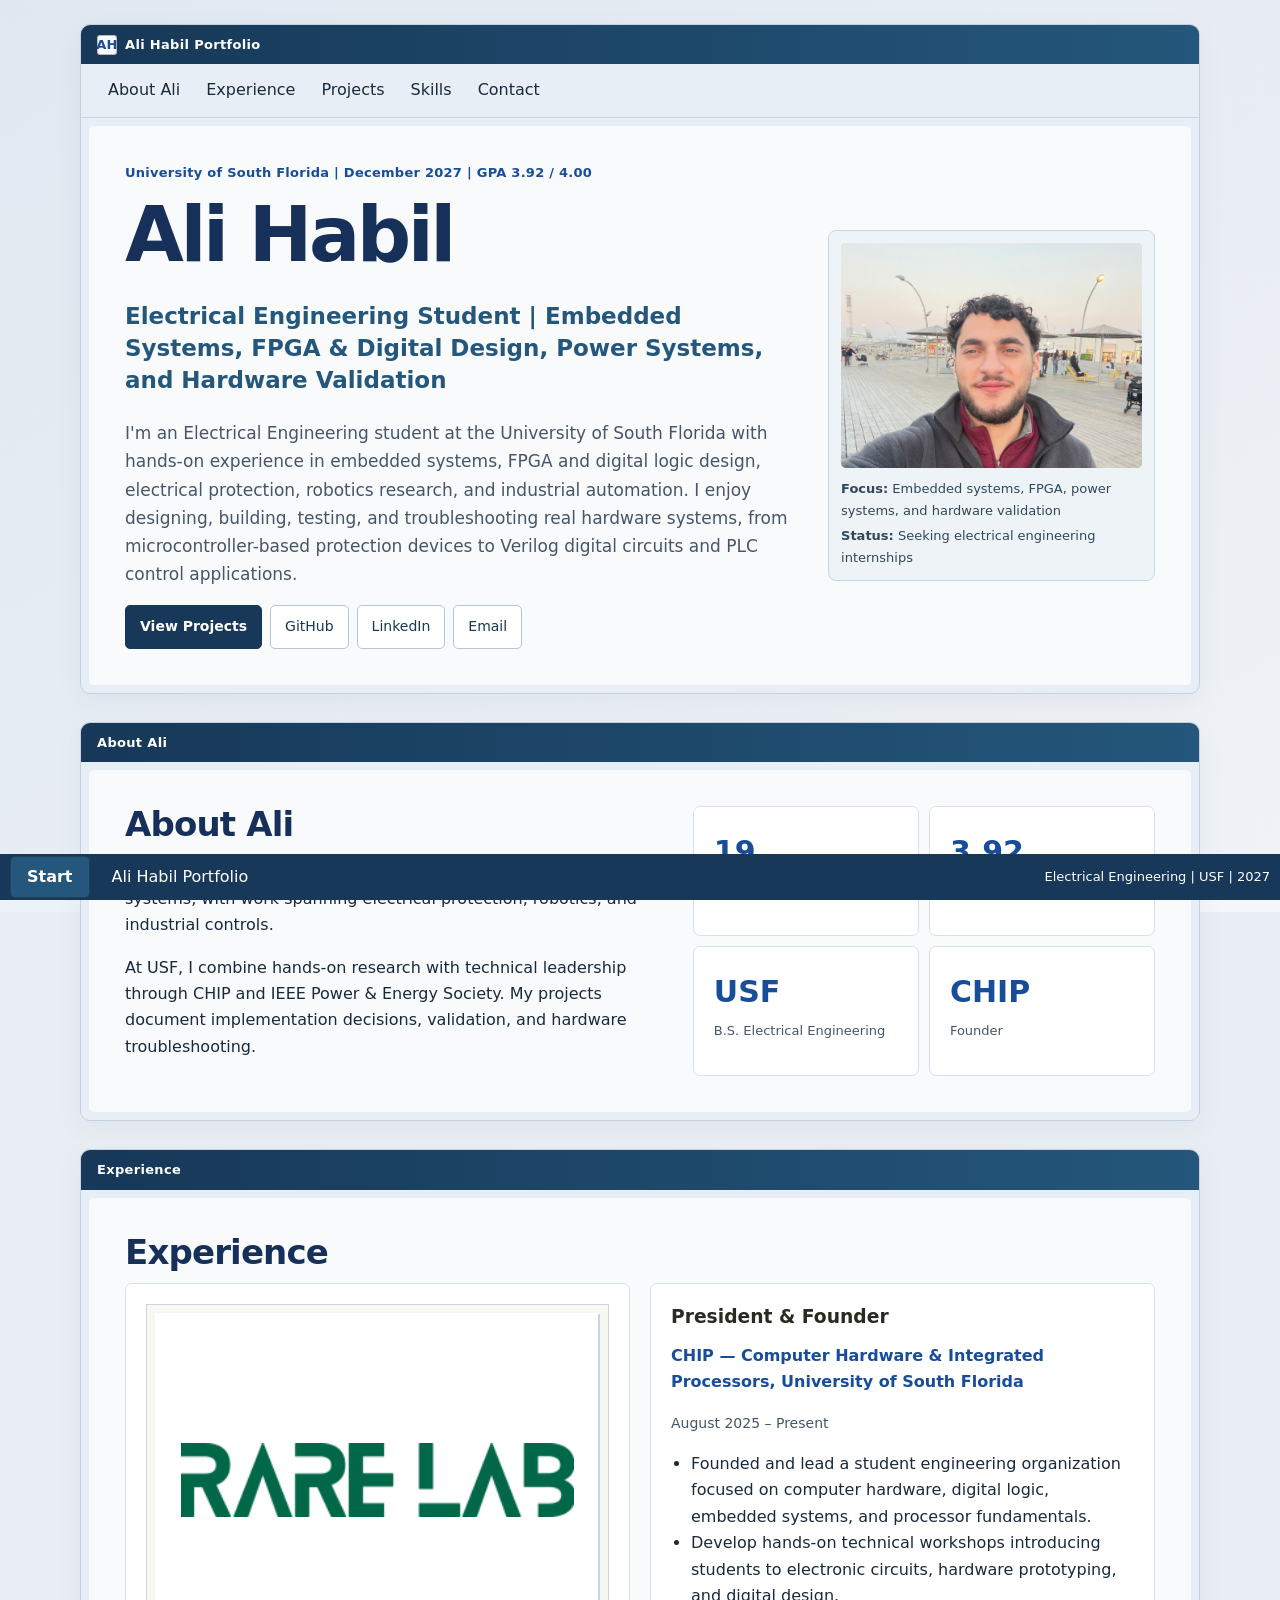
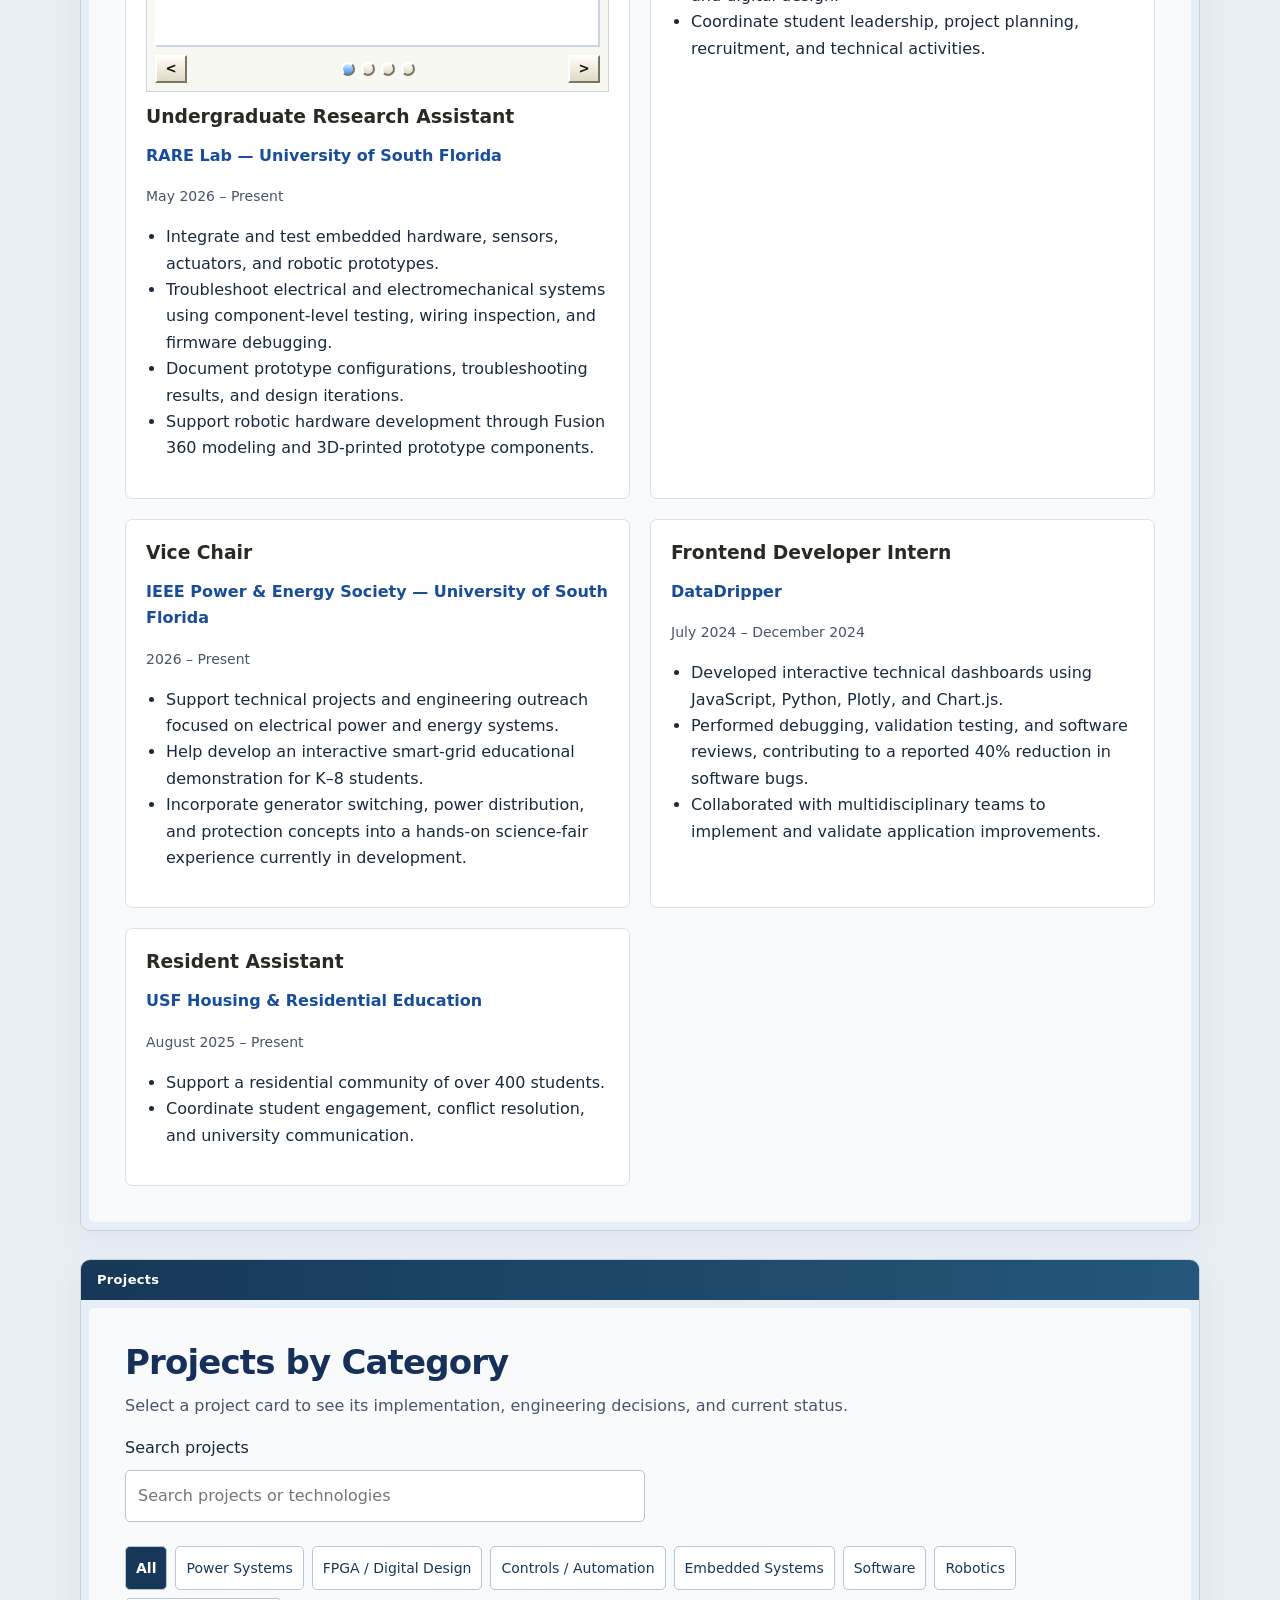
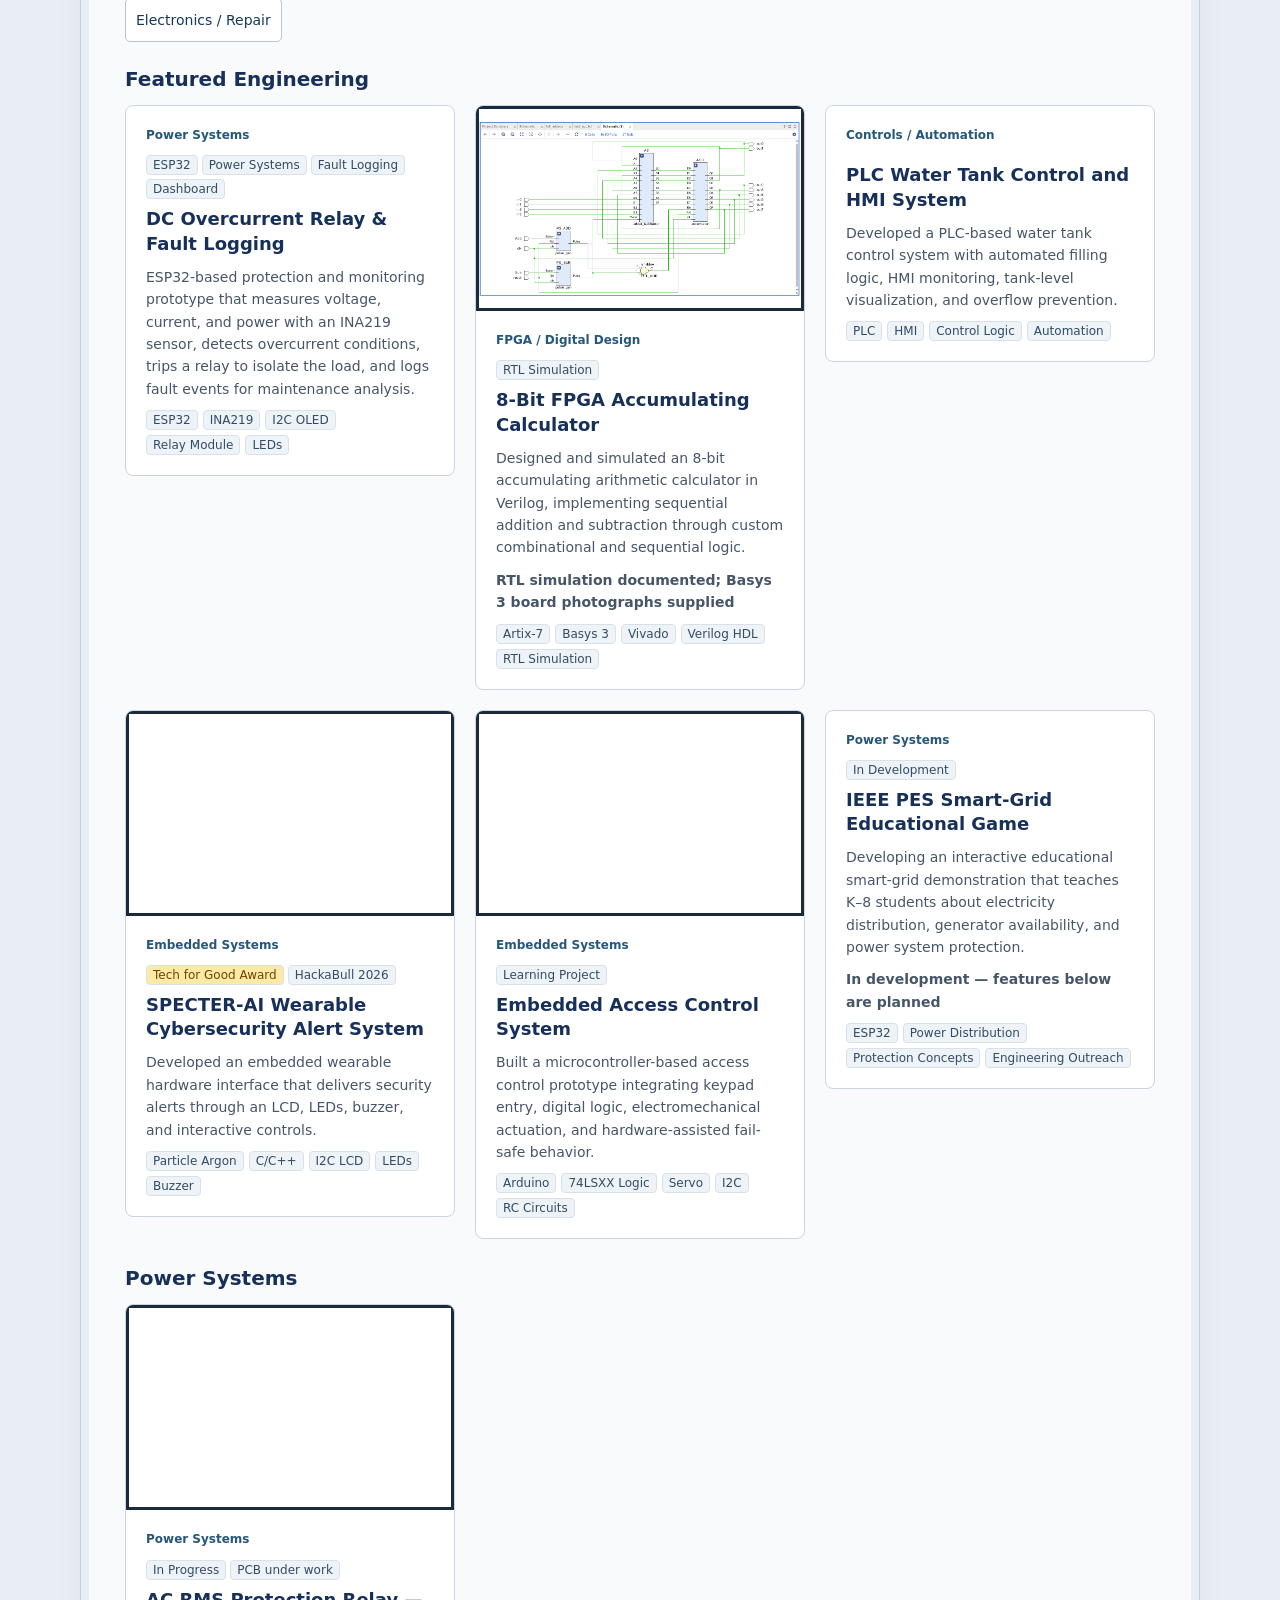
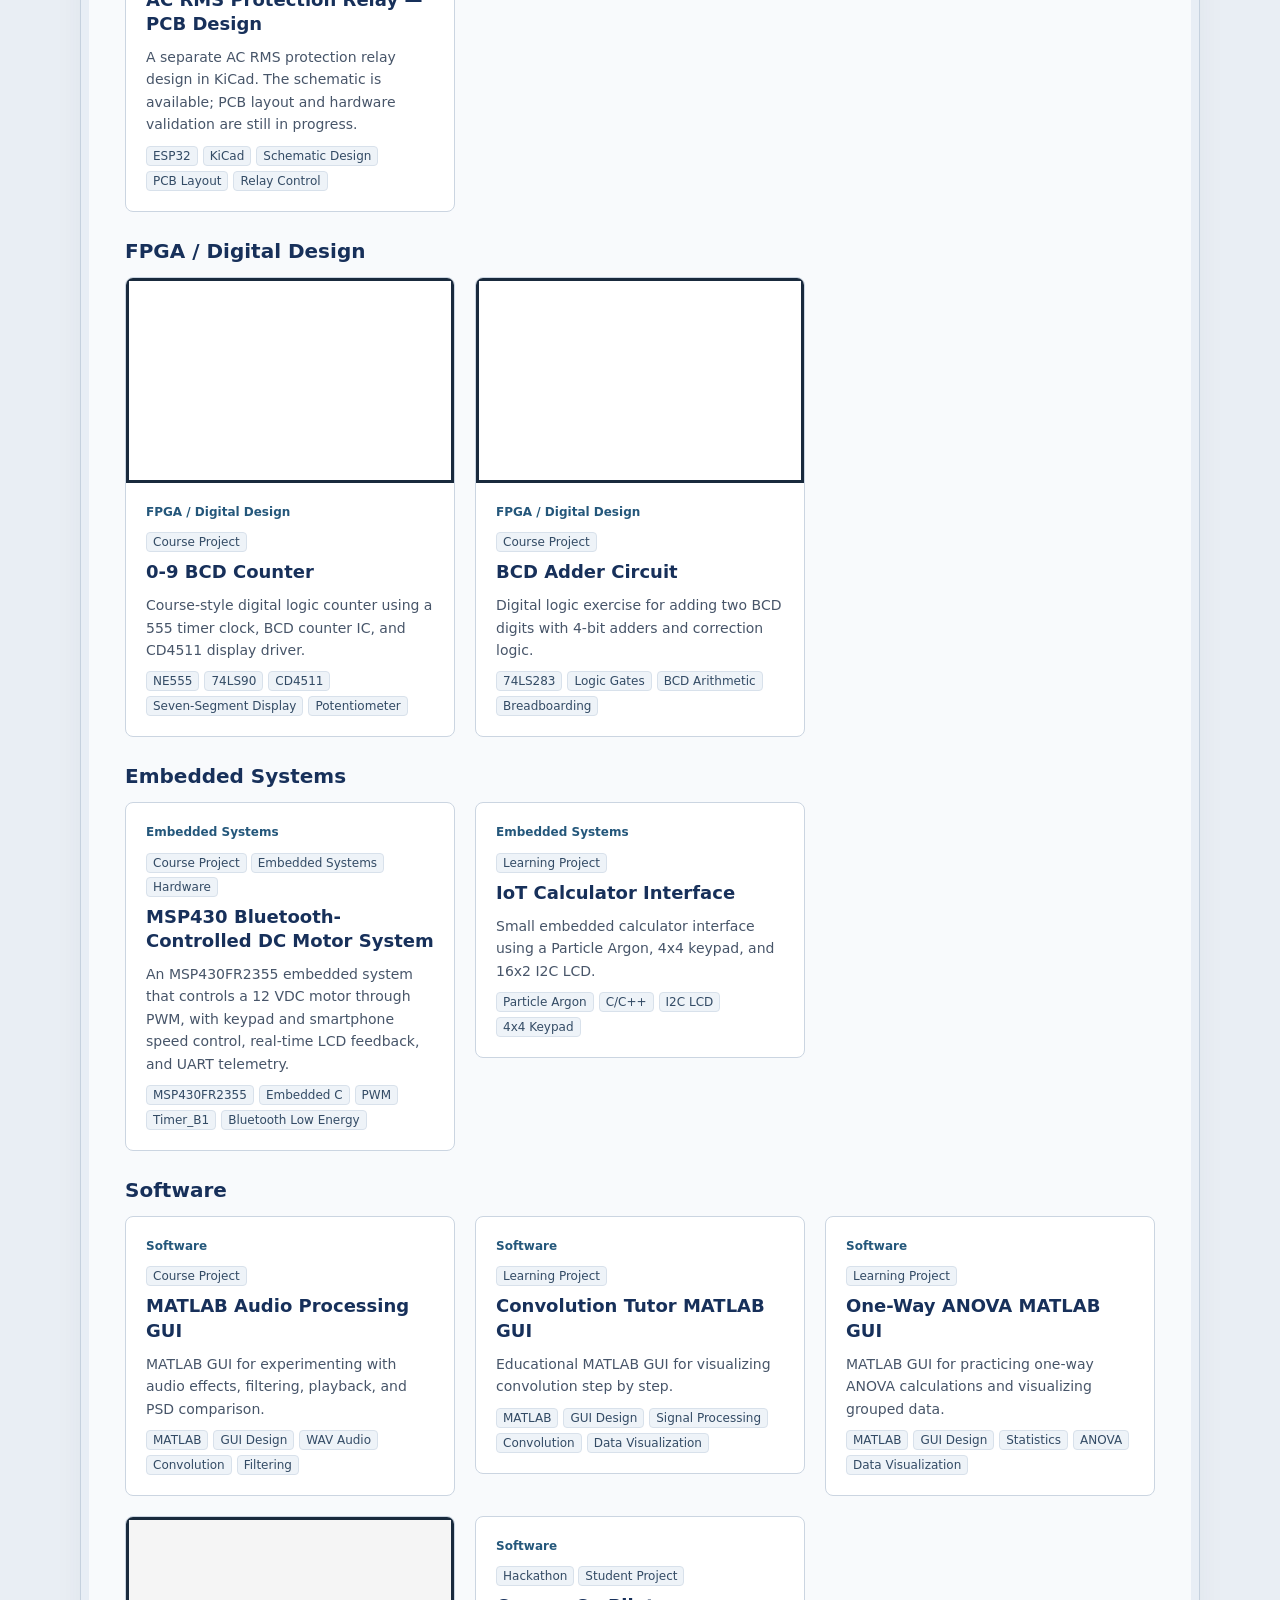
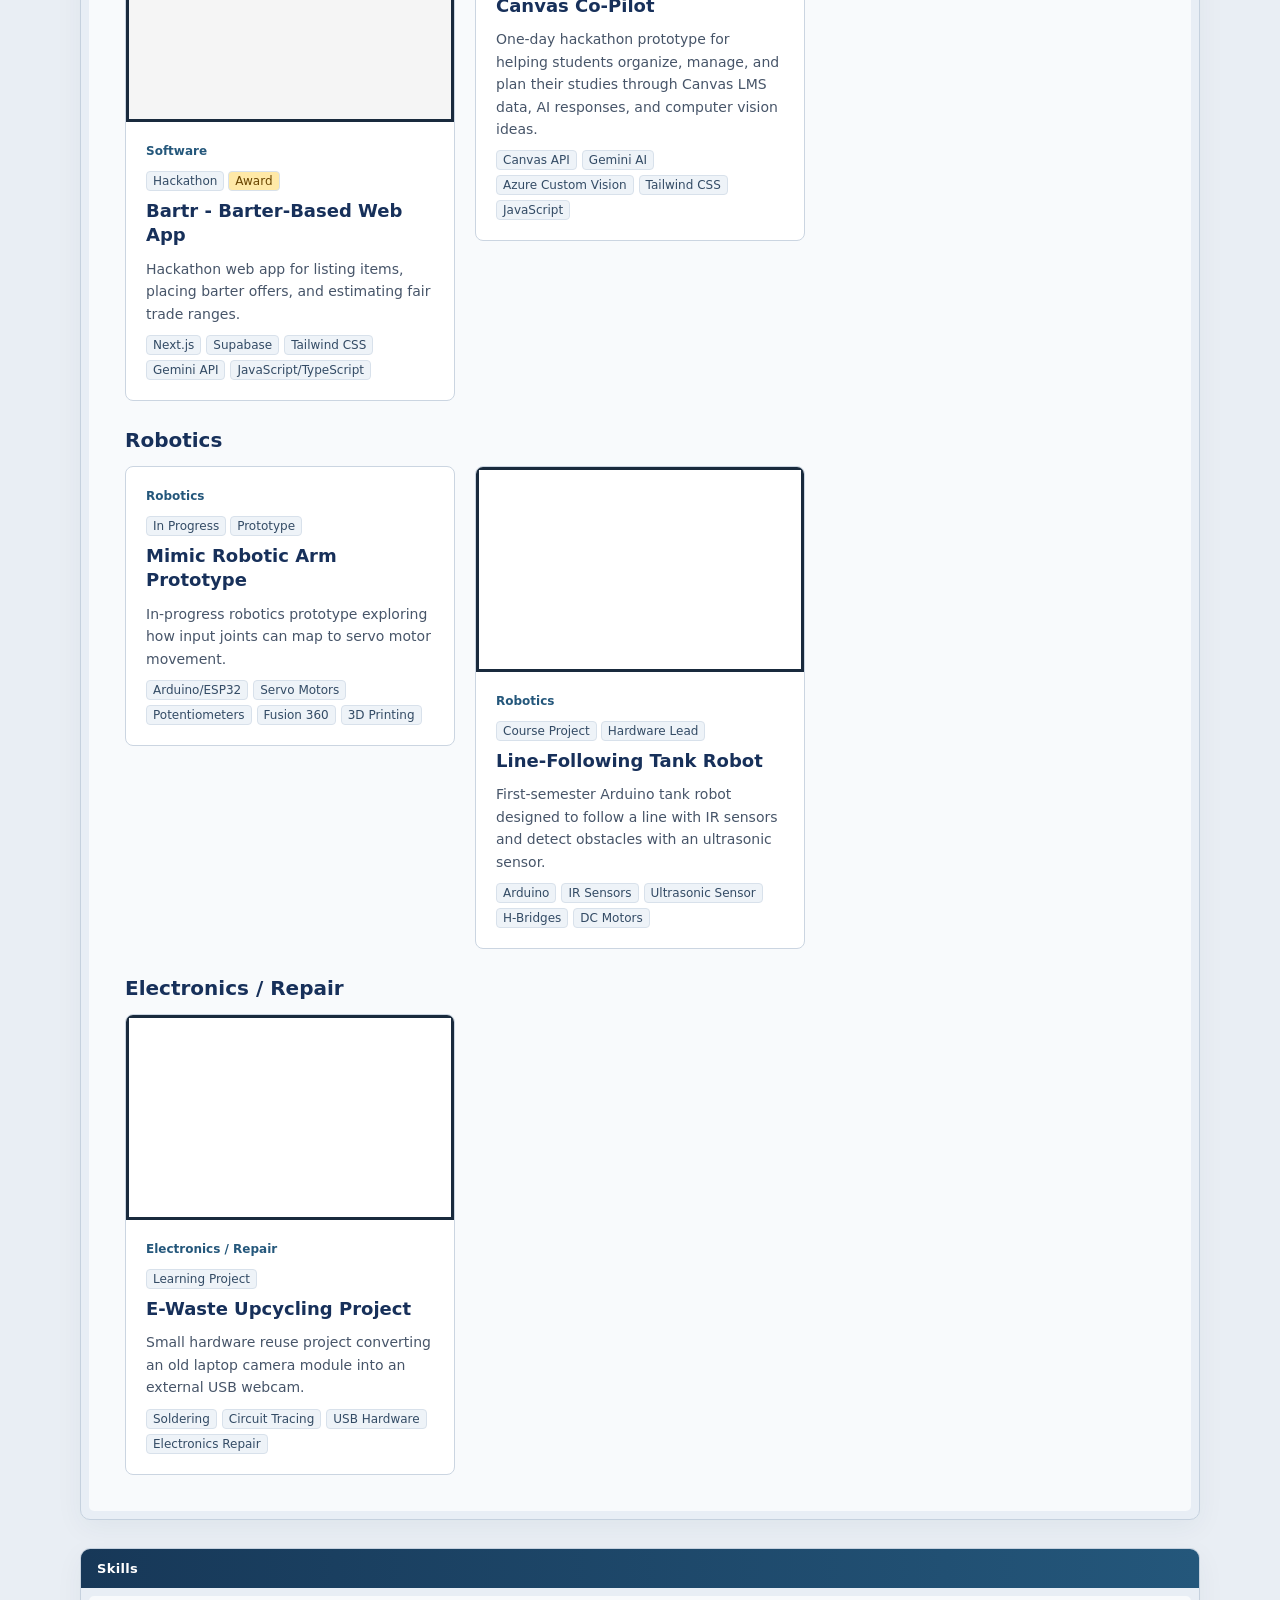
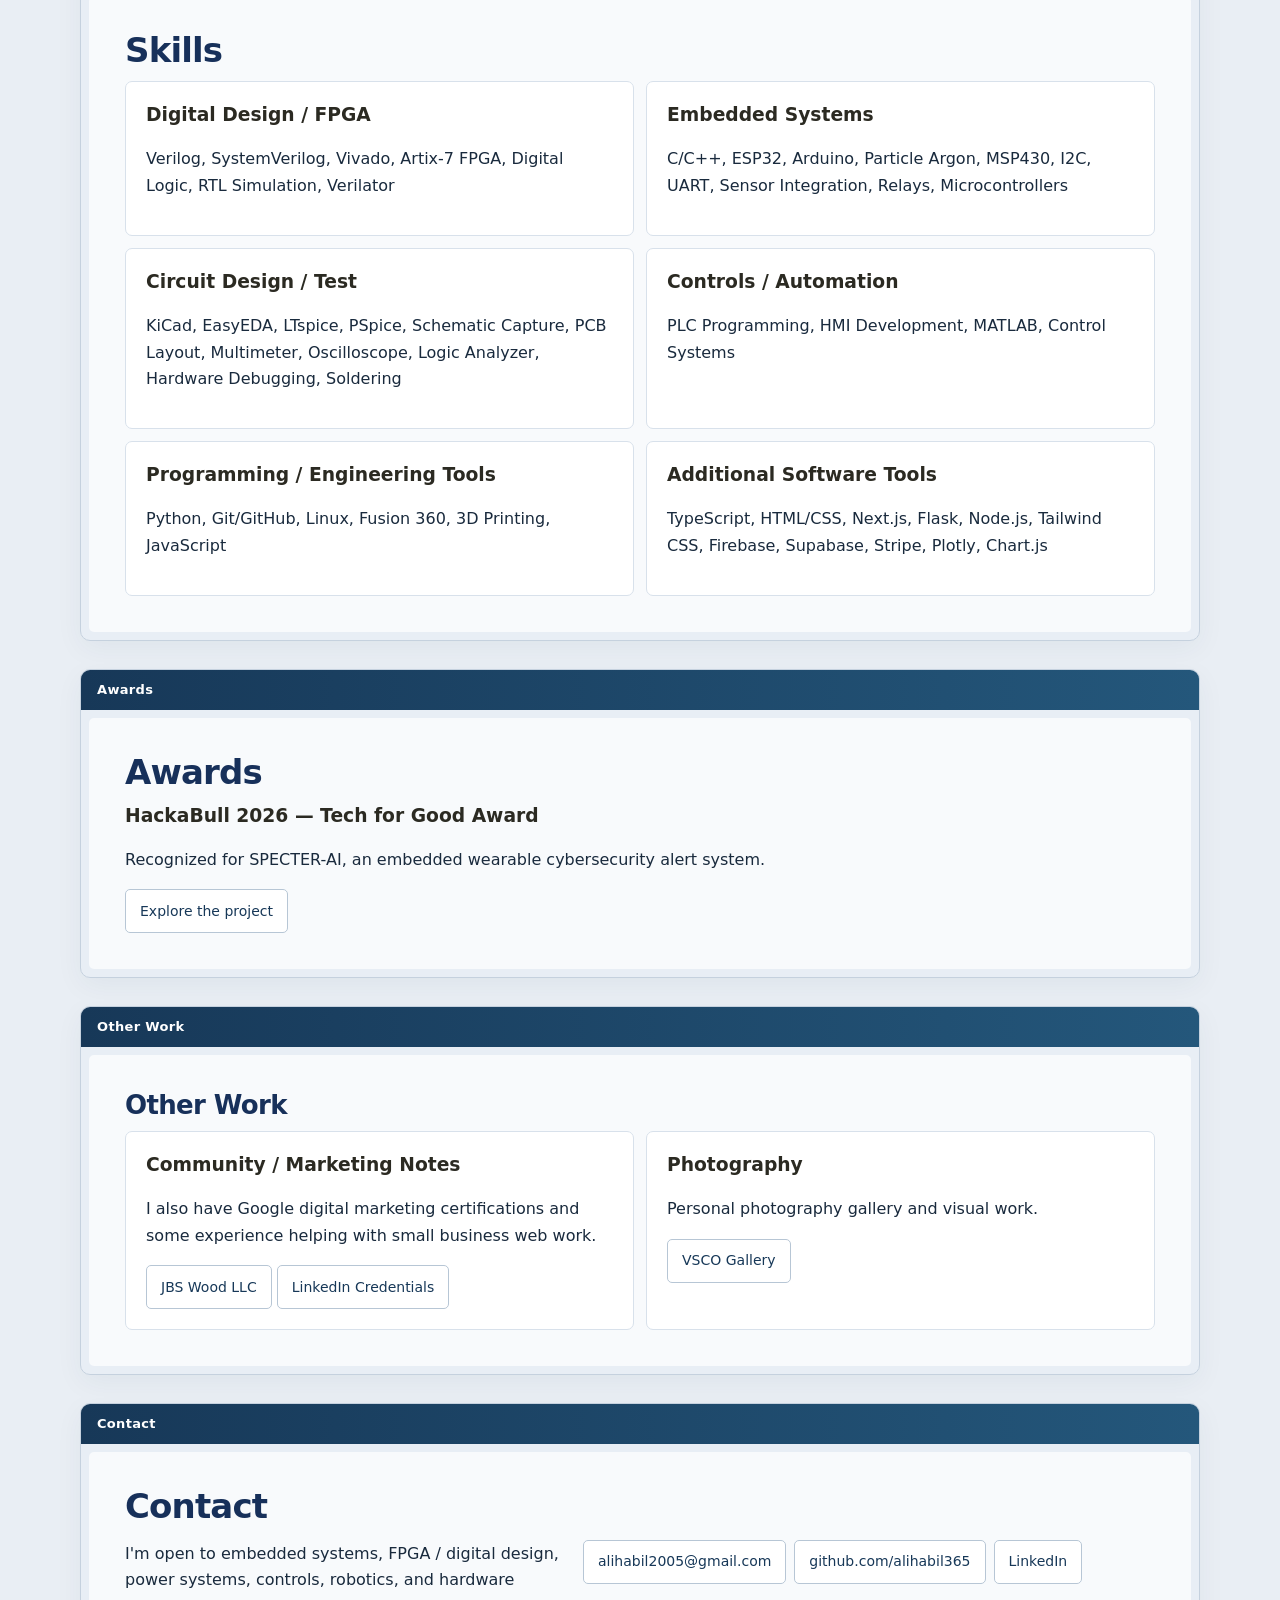
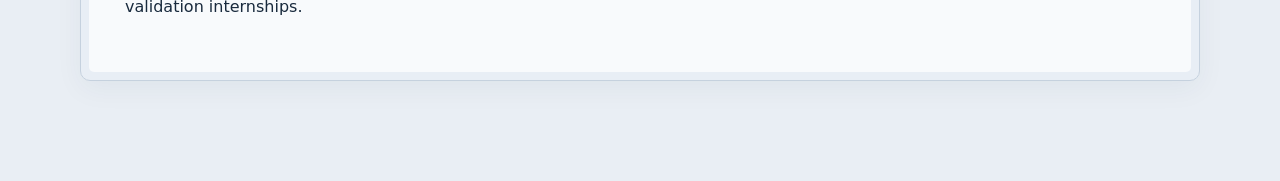
==== commit b1ed7e2f: "Correct LinkedIn profile URL" ====
--- a/index.html
+++ b/index.html
@@ -9,7 +9,7 @@
   <meta http-equiv="Content-Security-Policy" content="default-src 'self'; script-src 'self'; style-src 'self'; img-src 'self'; connect-src 'self'; object-src 'none'; base-uri 'none'; form-action 'none'" />
   <meta name="referrer" content="strict-origin-when-cross-origin" />
   <link rel="icon" href="assets/images/ali-calligraphy-mark.svg" type="image/svg+xml" />
-  <link rel="stylesheet" href="styles.css" />
+  <link rel="stylesheet" href="styles.css?v=shpe2026-2" />
 </head>
 <body>
   <a class="skip-link" href="#projects">Skip to projects</a>
@@ -38,7 +38,7 @@
           <div class="hero-actions">
             <a class="xp-button primary" href="#projects">View Projects</a>
             <a class="xp-button" href="https://github.com/alihabil365" target="_blank" rel="noreferrer">GitHub</a>
-            <a class="xp-button" href="https://linkedin.com/in/ali-habil-8a12bb176" target="_blank" rel="noreferrer">LinkedIn</a>
+            <a class="xp-button" href="https://www.linkedin.com/in/ali-iyad-8a12bb176/" target="_blank" rel="noreferrer">LinkedIn</a>
             <a class="xp-button" href="mailto:alihabil2005@gmail.com">Email</a>
           </div>
         </div>
@@ -126,7 +126,7 @@
               <h3>Community / Marketing Notes</h3>
               <p>I also have Google digital marketing certifications and some experience helping with small business web work.</p>
               <a class="xp-button" href="https://jbs-wood-llc.com" target="_blank" rel="noreferrer">JBS Wood LLC</a>
-              <a class="xp-button" href="https://www.linkedin.com/in/ali-habil-8a12bb176/" target="_blank" rel="noreferrer">LinkedIn Credentials</a>
+              <a class="xp-button" href="https://www.linkedin.com/in/ali-iyad-8a12bb176/" target="_blank" rel="noreferrer">LinkedIn Credentials</a>
             </article>
             <article class="folder-card">
               <h3>Photography</h3>
@@ -147,7 +147,7 @@
           <div class="contact-links">
             <a class="xp-button" href="mailto:alihabil2005@gmail.com">alihabil2005@gmail.com</a>
             <a class="xp-button" href="https://github.com/alihabil365" target="_blank" rel="noreferrer">github.com/alihabil365</a>
-            <a class="xp-button" href="https://linkedin.com/in/ali-habil-8a12bb176" target="_blank" rel="noreferrer">LinkedIn</a>
+            <a class="xp-button" href="https://www.linkedin.com/in/ali-iyad-8a12bb176/" target="_blank" rel="noreferrer">LinkedIn</a>
           </div>
         </div>
       </section>
@@ -183,6 +183,6 @@
     </div>
   </div>
 
-  <script src="script.js"></script>
+  <script src="script.js?v=shpe2026-2"></script>
 </body>
 </html>
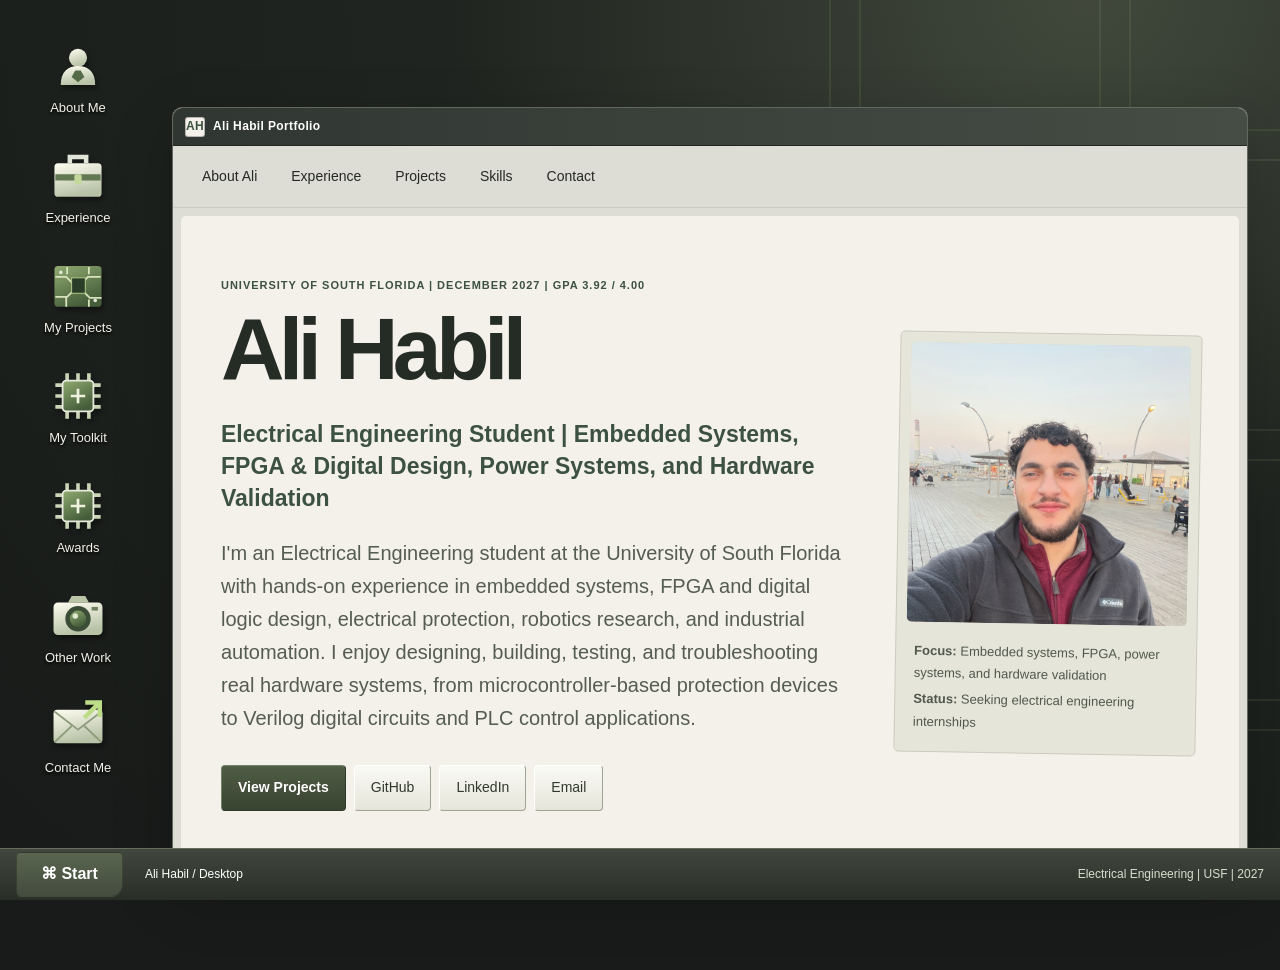
==== commit ad2ed9ac: "Restore minimalist dark desktop with app shortcuts" ====
--- a/index.html
+++ b/index.html
@@ -9,7 +9,9 @@
   <meta http-equiv="Content-Security-Policy" content="default-src 'self'; script-src 'self'; style-src 'self'; img-src 'self'; connect-src 'self'; object-src 'none'; base-uri 'none'; form-action 'none'" />
   <meta name="referrer" content="strict-origin-when-cross-origin" />
   <link rel="icon" href="assets/images/ali-calligraphy-mark.svg" type="image/svg+xml" />
-  <link rel="stylesheet" href="styles.css?v=shpe2026-2" />
+  <link rel="stylesheet" href="styles.css?v=dark-desktop-2" />
+  <link rel="stylesheet" href="modern.css?v=dark-desktop-2" />
+  <link rel="stylesheet" href="desktop.css?v=dark-desktop-2" />
 </head>
 <body>
   <a class="skip-link" href="#projects">Skip to projects</a>
@@ -183,6 +185,7 @@
     </div>
   </div>
 
-  <script src="script.js?v=shpe2026-2"></script>
+  <script src="script.js?v=dark-desktop-2"></script>
+  <script src="desktop.js?v=dark-desktop-2"></script>
 </body>
 </html>
--- a/modern.css
+++ b/modern.css
@@ -0,0 +1,97 @@
+/* Modern XP: charcoal desktop, warm paper, restrained beveled chrome. */
+:root {
+  --desktop:#202220; --desktop-dark:#191b1a; --cream:#f3f1e9; --cream-2:#faf9f4;
+  --panel:#deddd5; --panel-light:#faf9f4; --border-dark:#85877f; --border-mid:#cbcbbf;
+  --title-1:#303632; --title-2:#464d45; --start-1:#434c3e; --start-2:#59654f;
+  --text:#242923; --muted:#596054; --blue:#3d5140; --font:"Segoe UI",Tahoma,Verdana,sans-serif;
+}
+body { font-size:16px; }
+.desktop-bg { padding:48px 24px 90px; }
+.desktop-bg::before { inset:0; transform:none; filter:none; background:radial-gradient(ellipse at 85% 0%,#41483b 0%,#202420 42%,#171a18 100%); }
+.desktop-bg::after { background:linear-gradient(rgba(255,255,255,.025) 1px,transparent 1px),linear-gradient(90deg,rgba(255,255,255,.025) 1px,transparent 1px); background-size:48px 48px; }
+.shell-window { max-width:1200px; border-color:#62685d; border-radius:10px 10px 5px 5px; margin-bottom:32px; box-shadow:0 18px 60px #0003,inset 0 1px #ffffff65; }
+.title-bar { min-height:38px; padding:7px 12px; font-size:12px; letter-spacing:.03em; text-shadow:none; border-bottom:1px solid #21261f; }
+.window-controls { pointer-events:none; opacity:.65; }
+.window-controls span { background:linear-gradient(#62695e,#41483f); border-color:#7a8272; cursor:default; min-width:22px; height:21px; }
+.window-controls span:last-child { background:linear-gradient(#817a70,#625b53); }
+.close-button { background:linear-gradient(#77786c,#454b40); min-height:32px; min-width:32px; }
+.menu-bar { padding:10px 16px; gap:8px; }
+.menu-bar a { border-radius:4px; font-size:14px; padding:8px 12px; }
+.content-panel { padding:36px; border-width:1px; }
+.hero { padding:52px 40px; gap:48px; }
+.hero-copy { max-width:670px; }
+h1 { color:#252c25; font-size:clamp(52px,7vw,88px); letter-spacing:-.065em; line-height:1.03; margin-bottom:22px; }
+h2 { color:#293029; letter-spacing:-.035em; font-size:32px; margin-bottom:20px; }
+h3,.project-card h4 { color:#2d342c; line-height:1.3; }
+.lead { color:#555c51; line-height:1.65; font-size:20px; margin-bottom:30px; }
+.eyebrow { text-transform:uppercase; letter-spacing:.09em; font-size:11px; }
+.hero-card { background:#e5e5da; padding:10px; border-radius:5px; transform:rotate(1deg); }
+.profile-photo { aspect-ratio:1 / 1; }
+.quick-info { padding:8px; line-height:1.7; color:#51584b; }
+.xp-button,.tab-button,.slider-button,.slider-dot { background:linear-gradient(#fafaf5,#e5e5da); border-width:1px; border-color:#fff #a0a493 #a0a493 #fff; border-radius:4px; color:#30392c; }
+.xp-button { min-height:44px; padding:10px 16px; font-size:14px; }
+.xp-button.primary,.tab-button.active { background:linear-gradient(#505d45,#384331); color:#fff; border-color:#738369 #2f3929 #2f3929 #738369; }
+.stat-tile,.folder-card,.experience-card { border-width:1px; border-radius:5px; padding:22px; }
+.experience-grid { grid-template-columns:repeat(2,minmax(0,1fr)); gap:20px; }
+.experience-card:first-child { grid-row:span 2; }
+.experience-card li { margin-bottom:10px; }
+.experience-slide-frame { aspect-ratio:4 / 5; background:#e8e9df; }
+.experience-slide { object-fit:contain; }
+.experience-slider { padding:0; border-radius:4px; }
+.experience-slider-controls { padding:12px; margin:0; grid-template-columns:44px 1fr 44px; }
+.slider-button { width:44px; height:44px; }
+.slider-dot { width:20px; height:20px; }
+.slider-dot.is-active { background:#4b5a42; }
+.role-emblem { display:inline-flex; padding:9px 12px; margin-bottom:20px; background:#e2e6d9; color:#4b5a42; font-family:Tahoma,sans-serif; font-weight:700; border:1px solid #bac3ae; }
+.experience-logo.pes-logo { display:block; width:160px; height:160px; max-width:100%; padding:8px; margin:0 0 20px; border-radius:50%; }
+.category-tabs { padding:10px; background:#e2e3d9; border-radius:5px; }
+.tab-button { min-height:44px; padding:9px 14px; }
+.project-card { border-width:1px; border-radius:5px; overflow:hidden; display:flex; flex-direction:column; }
+.project-card-body { padding:20px; }
+.project-card h4 { font-size:18px; margin:10px 0; }
+.project-card p { font-size:14px; color:#596052; line-height:1.65; }
+.project-thumb { height:180px; width:100%; }
+.project-thumb.has-photo,.modal-image.has-photo { padding:0; background:#e5e7dd; }
+.project-thumb::after { display:none; }
+.image-placeholder { border:0; background:linear-gradient(135deg,#dce1d3,#efeee5); color:#56644b; font-family:Tahoma,sans-serif; font-size:13px; padding:20px; }
+.project-category h3 { background:none; border:0; padding:0; color:#4a5542; font-size:19px; }
+.badge,.tag { border-radius:3px; background:#e7e9df; border-color:#c9cfbe; color:#4b5840; }
+.badge.award { background:#eee6ca; color:#695824; }
+.badge.progress { background:#dde5d6; color:#405137; }
+.project-search { display:grid; gap:8px; font-size:13px; font-weight:600; margin:24px 0 12px; }
+.project-search input { width:100%; background:#fcfbf6; border:1px solid #b9bfaf; border-radius:5px; padding:13px 16px; font:inherit; font-size:16px; color:#252c25; }
+.taskbar { background:linear-gradient(#41473e,#292f27); height:52px; padding:6px 16px; border-top:1px solid #656d5b; }
+.start-button { border-radius:5px 5px 12px 5px; padding:8px 24px; }
+.task-pill { font-size:12px; }
+.task-clock { color:#d7decd; font-size:12px; }
+.contact-links { overflow-wrap:anywhere; }
+.contact-links .xp-button { max-width:100%; }
+.skip-link { position:fixed; top:-70px; left:20px; z-index:200; background:#f3f1e9; color:#242923; padding:12px; }
+.skip-link:focus { top:12px; }
+:focus-visible { outline:3px solid #758a62; outline-offset:3px; }
+section[id] { scroll-margin-top:24px; }
+.empty-state,.noscript-note { padding:24px; background:#eee; color:#333; }
+.modal-image.has-photo img { object-fit:contain; }
+.modal-image.has-photo:has(.image-caption) { display:block; align-self:start; min-height:0; }
+.modal-image.has-photo:has(.image-caption) img { height:auto; }
+.image-caption { padding:12px; margin:0; font-size:13px; color:#4b5840; background:#e7e9df; }
+.modal-image.has-gallery { background:#e4e6db; }
+@media(max-width:920px) { .hero { gap:28px; } .hero-card { max-width:430px; transform:none; } .experience-card:first-child { grid-row:auto; } }
+@media(max-width:640px) { .desktop-bg { padding:16px 10px 76px; } .content-panel { padding:22px 16px; } .hero { padding:30px 20px; } .experience-grid { grid-template-columns:1fr; } h1 { font-size:58px; } .lead { font-size:18px; } .menu-bar { gap:2px; padding:7px; } .menu-bar a { padding:8px; } .category-tabs { gap:8px; } .tab-button { flex:1 1 100%; text-align:left; } .modal-backdrop { padding:8px; } .modal-body { padding:18px; } .contact-links { flex-direction:column; } }
+@media(prefers-reduced-motion:reduce) { html { scroll-behavior:auto; } *,*::before,*::after { transition:none!important; animation:none!important; } }
+
+
+/* Keep the updated content aligned with the original charcoal / olive desktop. */
+body { background: var(--desktop-dark); }
+.hero-subtitle { color: #3d5140; }
+.card-category { color: #4b5840 !important; }
+.project-card:hover { border-color: #758369; box-shadow: 0 8px 22px #0002; }
+.project-card p, .experience-date, .modal-image figcaption { color: #596052; }
+.project-thumb { flex: none; aspect-ratio: auto; }
+.modal-image.has-photo { background: transparent; }
+.modal-body.text-only { grid-template-columns: minmax(0, 1fr); }
+.modal-image figure { margin: 0; }
+#projectSearch { background: #faf9f4; color: #293029; border-color: #b9bfaf; }
+.start-button { background: linear-gradient(#59654f, #434c3e); }
+.hero-card { border-color: #cbcbbf; }
+@media (max-width: 920px) { .modal-body { grid-template-columns: minmax(0, 1fr); } }
--- a/desktop.css
+++ b/desktop.css
@@ -0,0 +1,29 @@
+[hidden] { display:none!important; }
+.desktop-mode .desktop-bg { padding:44px 32px 90px 172px; min-height:100vh; }
+.desktop-icons { position:fixed; top:28px; left:22px; width:112px; display:grid; gap:14px; z-index:5; }
+.desktop-shortcut { display:flex; flex-direction:column; align-items:center; gap:5px; padding:8px 4px; border:1px solid transparent; border-radius:4px; color:#f3f1e9; text-decoration:none; text-align:center; font:13px Tahoma,sans-serif; text-shadow:0 2px 3px #000; }
+.desktop-shortcut svg { width:58px; height:58px; filter:drop-shadow(2px 4px 2px #0005); }
+.desktop-shortcut:hover,.desktop-shortcut[aria-current] { background:#e1ebcf15; border-color:#b9cba345; }
+.desktop-shortcut:focus-visible { outline:2px solid #d8e6be; outline-offset:2px; background:#e1ebcf15; }
+.desktop-mode main > .shell-window,.desktop-mode .top-window { max-width:1140px; margin:0 auto; }
+.desktop-mode .desktop-bg::after { background-image:url("assets/images/pcb-watermark.svg"); background-position:right center; background-size:900px 900px; background-repeat:no-repeat; opacity:.3; }
+.desktop-mode .top-window { margin-top:clamp(10px,7vh,80px); }
+.desktop-mode .window-controls:has(.desktop-close) { pointer-events:auto; opacity:1; }
+.desktop-close { width:30px; height:27px; border:1px solid #828879; border-radius:3px; background:linear-gradient(#777d70,#41483c); color:#fff; font-size:21px; line-height:1; cursor:pointer; }
+.desktop-mode .title-bar { font-family:Tahoma,sans-serif; }
+.desktop-mode .hero { padding-top:60px; padding-bottom:60px; }
+.desktop-mode .taskbar { z-index:30; }
+.desktop-mode .task-pill { max-width:50vw; white-space:nowrap; overflow:hidden; text-overflow:ellipsis; }
+@media(max-width:700px) {
+  .desktop-mode .desktop-bg { padding:18px 10px 76px; }
+  .desktop-icons { position:relative; top:auto; left:auto; width:100%; grid-template-columns:repeat(3,minmax(0,1fr)); gap:6px; margin-bottom:22px; }
+  .desktop-shortcut svg { width:44px; height:44px; }
+  .desktop-shortcut { font-size:12px; padding:9px 3px; }
+  .desktop-mode .top-window { margin-top:0; }
+  .desktop-mode .hero { padding:30px 20px; }
+}
+
+
+.desktop-mode .top-window, .desktop-mode main, .desktop-mode main > .shell-window { min-width: 0; width: 100%; }
+.desktop-mode .desktop-icons { max-height: calc(100vh - 90px); overflow-y: auto; }
+@media(max-width:700px) { .desktop-mode .desktop-icons { max-height: none; overflow: visible; } }
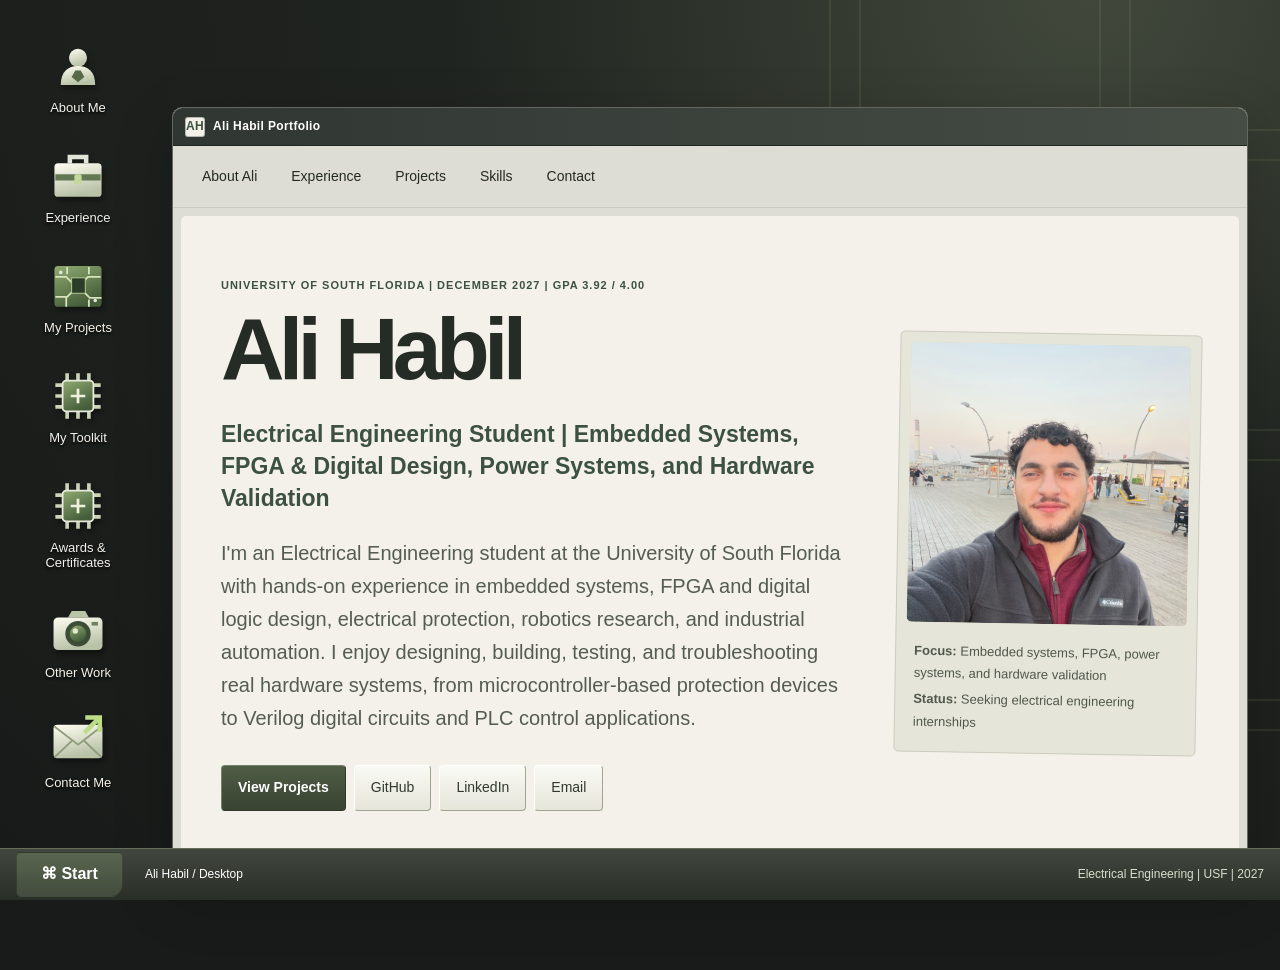
==== commit d5eac050: "Combine awards and certificates in desktop app" ====
--- a/index.html
+++ b/index.html
@@ -9,9 +9,9 @@
   <meta http-equiv="Content-Security-Policy" content="default-src 'self'; script-src 'self'; style-src 'self'; img-src 'self'; connect-src 'self'; object-src 'none'; base-uri 'none'; form-action 'none'" />
   <meta name="referrer" content="strict-origin-when-cross-origin" />
   <link rel="icon" href="assets/images/ali-calligraphy-mark.svg" type="image/svg+xml" />
-  <link rel="stylesheet" href="styles.css?v=dark-desktop-2" />
-  <link rel="stylesheet" href="modern.css?v=dark-desktop-2" />
-  <link rel="stylesheet" href="desktop.css?v=dark-desktop-2" />
+  <link rel="stylesheet" href="styles.css?v=tank-update-1" />
+  <link rel="stylesheet" href="modern.css?v=tank-update-1" />
+  <link rel="stylesheet" href="desktop.css?v=credentials-1" />
 </head>
 <body>
   <a class="skip-link" href="#projects">Skip to projects</a>
@@ -118,7 +118,23 @@
         </div>
       </section>
 
-      <section id="awards" class="shell-window section-window"><div class="title-bar"><span>Awards</span></div><div class="content-panel"><h2>Awards</h2><h3>HackaBull 2026 — Tech for Good Award</h3><p>Recognized for SPECTER-AI, an embedded wearable cybersecurity alert system.</p><a class="xp-button" href="#project=specter-ai-wearable-cybersecurity-alert-system">Explore the project</a></div></section>
+      <section id="awards" class="shell-window section-window">
+        <div class="title-bar"><span>Awards &amp; Certificates</span></div>
+        <div class="content-panel">
+          <h2>Awards &amp; Certificates</h2>
+          <h3>Awards</h3>
+          <div class="skills-grid">
+            <article class="folder-card"><h4>HackaBull 2025 — Best Theme Implementation</h4><p>Recognized for Bartr, a barter-based marketplace web application.</p><a class="xp-button" href="#project=bartr-barter-based-web-app">Explore Bartr</a></article>
+            <article class="folder-card"><h4>HackaBull 2026 — Tech for Good Award</h4><p>Recognized for SPECTER-AI, an embedded wearable cybersecurity alert system.</p><a class="xp-button" href="#project=specter-ai-wearable-cybersecurity-alert-system">Explore SPECTER-AI</a></article>
+          </div>
+          <h3 class="certificates-heading">Certificates</h3>
+          <div class="skills-grid">
+<article class="folder-card credential-card"><h4>UR2PhD Undergraduate Research Training Course Participant</h4><p>Computing Research Association<br>Issued Aug 2026</p><p class="credential-id">Credential ID: 06924758915623</p><a class="xp-button" href="https://verified.sertifier.com/en/verify/06924758915623/" target="_blank" rel="noreferrer" aria-label="Show credential: UR2PhD Undergraduate Research Training Course Participant">Show credential</a></article>
+<article class="folder-card credential-card"><h4>Attract and Engage Customers with Digital Marketing</h4><p>Google<br>Issued Aug 2023</p><p class="credential-id">Credential ID: PGDA2LV63JWG</p><a class="xp-button" href="https://www.coursera.org/account/accomplishments/records/PGDA2LV63JWG" target="_blank" rel="noreferrer" aria-label="Show credential: Attract and Engage Customers with Digital Marketing">Show credential</a></article>
+<article class="folder-card credential-card"><h4>Foundations of Digital Marketing and E-commerce</h4><p>Google<br>Issued Aug 2023</p><p class="credential-id">Credential ID: GPVNSFNETQVH</p></article>
+          </div>
+        </div>
+      </section>
 <section id="beyond-work" class="shell-window section-window">
         <div class="title-bar"><span>Other Work</span></div>
         <div class="content-panel">
@@ -185,7 +201,7 @@
     </div>
   </div>
 
-  <script src="script.js?v=dark-desktop-2"></script>
-  <script src="desktop.js?v=dark-desktop-2"></script>
+  <script src="script.js?v=tank-update-1"></script>
+  <script src="desktop.js?v=credentials-1"></script>
 </body>
 </html>
--- a/desktop.css
+++ b/desktop.css
@@ -27,3 +27,23 @@
 .desktop-mode .top-window, .desktop-mode main, .desktop-mode main > .shell-window { min-width: 0; width: 100%; }
 .desktop-mode .desktop-icons { max-height: calc(100vh - 90px); overflow-y: auto; }
 @media(max-width:700px) { .desktop-mode .desktop-icons { max-height: none; overflow: visible; } }
+
+/* Rounded desktop scrollbars, including project dialogs and app shortcuts. */
+:root { --scroll-track: #202620; --scroll-thumb: #89977a; --scroll-hover: #b1c19d; }
+* { scrollbar-width: auto; scrollbar-color: var(--scroll-thumb) var(--scroll-track); }
+::-webkit-scrollbar { width: 12px; height: 12px; }
+::-webkit-scrollbar-track { background: var(--scroll-track); border-radius: 12px; }
+::-webkit-scrollbar-thumb { background: var(--scroll-thumb); border: 3px solid var(--scroll-track); border-radius: 12px; }
+::-webkit-scrollbar-thumb:hover { background: var(--scroll-hover); }
+::-webkit-scrollbar-thumb:active { background: #cad6bb; }
+::-webkit-scrollbar-corner { background: var(--scroll-track); }
+.modal-body { scrollbar-gutter: stable; }
+@media (forced-colors: active) {
+  * { scrollbar-color: auto; }
+  ::-webkit-scrollbar-track, ::-webkit-scrollbar-corner { background: Canvas; }
+  ::-webkit-scrollbar-thumb { background: ButtonText; border-color: Canvas; }
+}
+
+.certificates-heading { margin-top: 32px; }
+.credential-card h4, #awards .folder-card h4 { margin: 0 0 12px; font-size: 18px; line-height: 1.4; }
+.credential-id { font-size: 13px; overflow-wrap: anywhere; color: #596052; }
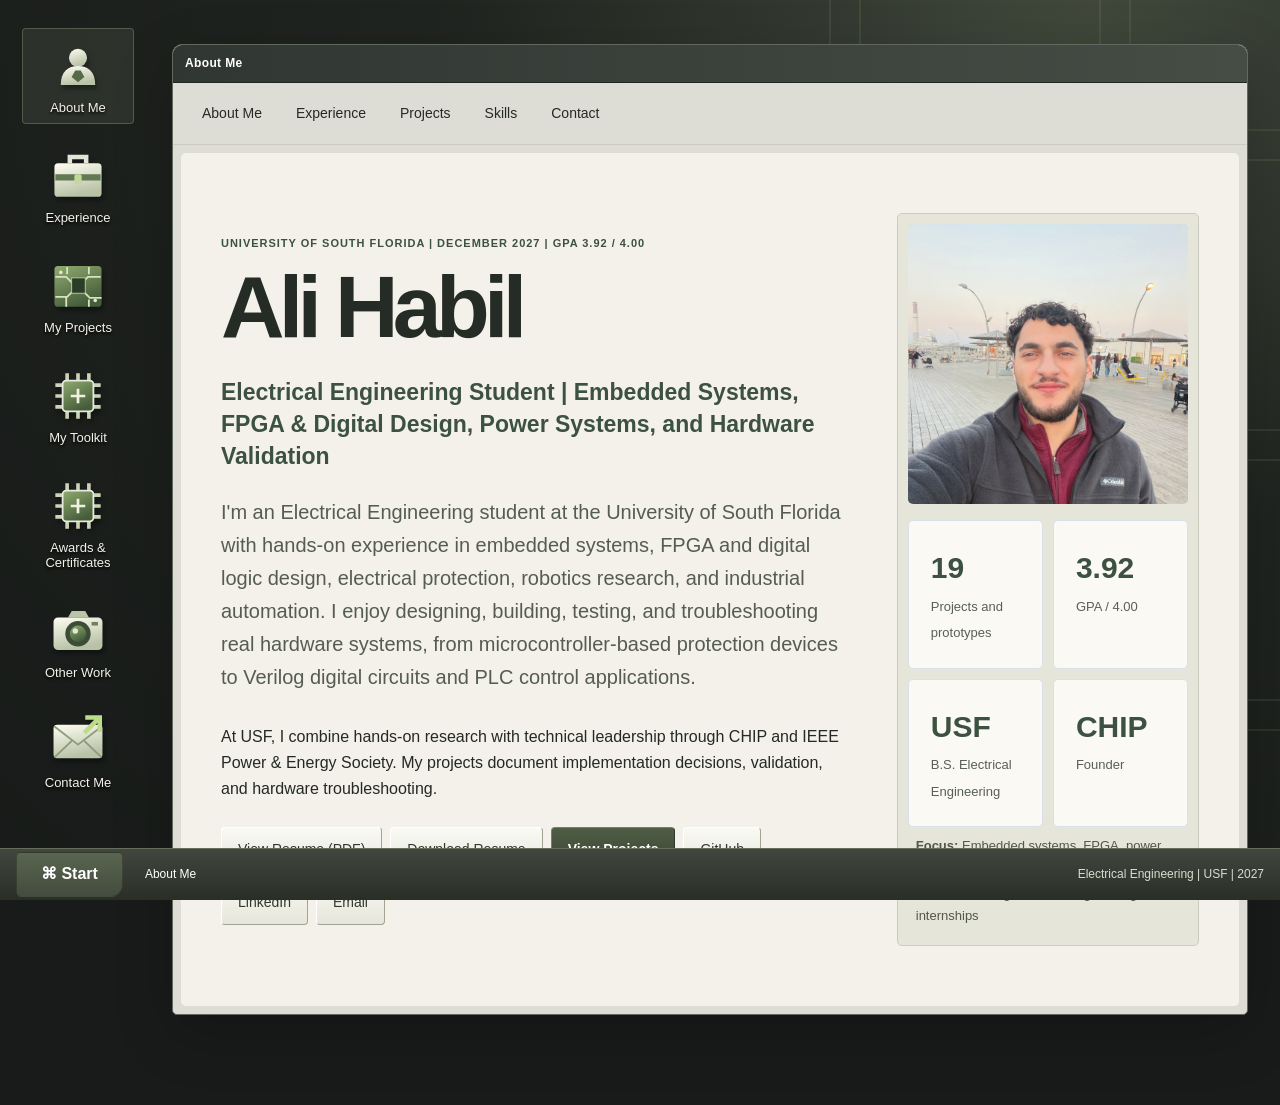
==== commit 5f9641ea: "Combine About Me introduction and add resume with mobile improvements" ====
--- a/index.html
+++ b/index.html
@@ -11,33 +11,31 @@
   <link rel="icon" href="assets/images/ali-calligraphy-mark.svg" type="image/svg+xml" />
   <link rel="stylesheet" href="styles.css?v=tank-update-1" />
   <link rel="stylesheet" href="modern.css?v=tank-update-1" />
-  <link rel="stylesheet" href="desktop.css?v=credentials-1" />
+  <link rel="stylesheet" href="desktop.css?v=about-resume-2" />
 </head>
 <body>
   <a class="skip-link" href="#projects">Skip to projects</a>
   <div class="desktop-bg">
-    <header class="top-window shell-window">
-      <div class="title-bar">
-        <div class="title-left">
-          <span class="window-icon">AH</span>
-          <span>Ali Habil Portfolio</span>
-        </div>
-
-      </div>
+    <main id="main-content">
+      <section id="about" class="shell-window section-window">
+        <div class="title-bar"><span>About Me</span></div>
       <nav class="menu-bar" aria-label="Main navigation">
-        <a href="#about">About Ali</a>
+        <a href="#about">About Me</a>
         <a href="#experience">Experience</a>
         <a href="#projects">Projects</a>
         <a href="#skills">Skills</a>
         <a href="#contact">Contact</a>
       </nav>
-      <section class="hero content-panel" id="top">
+      <div class="hero content-panel">
         <div class="hero-copy">
           <p class="eyebrow">University of South Florida | December 2027 | GPA 3.92 / 4.00</p>
           <h1>Ali Habil</h1>
           <p class="hero-subtitle">Electrical Engineering Student | Embedded Systems, FPGA &amp; Digital Design, Power Systems, and Hardware Validation</p>
           <p class="lead">I'm an Electrical Engineering student at the University of South Florida with hands-on experience in embedded systems, FPGA and digital logic design, electrical protection, robotics research, and industrial automation. I enjoy designing, building, testing, and troubleshooting real hardware systems, from microcontroller-based protection devices to Verilog digital circuits and PLC control applications.</p>
+          <p>At USF, I combine hands-on research with technical leadership through CHIP and IEEE Power &amp; Energy Society. My projects document implementation decisions, validation, and hardware troubleshooting.</p>
           <div class="hero-actions">
+            <a class="xp-button" href="assets/docs/Habil_Ali_Resume.pdf" target="_blank" rel="noopener noreferrer">View Resume (PDF)</a>
+            <a class="xp-button" href="assets/docs/Habil_Ali_Resume.pdf" download>Download Resume</a>
             <a class="xp-button primary" href="#projects">View Projects</a>
             <a class="xp-button" href="https://github.com/alihabil365" target="_blank" rel="noreferrer">GitHub</a>
             <a class="xp-button" href="https://www.linkedin.com/in/ali-iyad-8a12bb176/" target="_blank" rel="noreferrer">LinkedIn</a>
@@ -46,27 +44,19 @@
         </div>
         <div class="hero-card">
           <img class="profile-photo" src="./assets/images/ali-habil-profile.jpeg" alt="Ali Habil portrait" />
-          <div class="quick-info">
-            <div><b>Focus:</b> Embedded systems, FPGA, power systems, and hardware validation</div>
-            <div><b>Status:</b> Seeking electrical engineering internships</div>
-          </div>
-        </div>
-      </section>
-    </header>
-
-    <main id="main-content">
-      <section id="about" class="shell-window section-window">
-        <div class="title-bar"><span>About Ali</span></div>
-        <div class="content-panel two-col">
-          <div>
-            <h2>About Ali</h2><p>I design, integrate, and test embedded hardware and digital systems, with work spanning electrical protection, robotics, and industrial controls.</p><p>At USF, I combine hands-on research with technical leadership through CHIP and IEEE Power &amp; Energy Society. My projects document implementation decisions, validation, and hardware troubleshooting.</p></div>
           <div class="stats-grid">
             <div class="stat-tile"><strong>18</strong><span>Projects and prototypes</span></div>
             <div class="stat-tile"><strong>3.92</strong><span>GPA / 4.00</span></div>
             <div class="stat-tile"><strong>USF</strong><span>B.S. Electrical Engineering</span></div>
             <div class="stat-tile"><strong>CHIP</strong><span>Founder</span></div>
           </div>
+
+          <div class="quick-info">
+            <div><b>Focus:</b> Embedded systems, FPGA, power systems, and hardware validation</div>
+            <div><b>Status:</b> Seeking electrical engineering internships</div>
+          </div>
         </div>
+      </div>
       </section>
 
       <section id="experience" class="shell-window section-window">
@@ -202,6 +192,6 @@
   </div>
 
   <script src="script.js?v=tank-update-1"></script>
-  <script src="desktop.js?v=credentials-1"></script>
+  <script src="desktop.js?v=about-resume-2"></script>
 </body>
 </html>
--- a/desktop.css
+++ b/desktop.css
@@ -47,3 +47,17 @@
 .certificates-heading { margin-top: 32px; }
 .credential-card h4, #awards .folder-card h4 { margin: 0 0 12px; font-size: 18px; line-height: 1.4; }
 .credential-id { font-size: 13px; overflow-wrap: anywhere; color: #596052; }
+
+/* Keep the combined introduction comfortable on narrow screens. */
+#about .hero-card { transform: none; }
+#about .stats-grid { margin-top: 16px; }
+#about .hero-actions { margin-top: 24px; }
+@media (max-width: 700px) {
+  .desktop-shortcut { min-height: 80px; }
+  .desktop-close { width: 44px; height: 44px; }
+  .desktop-mode .task-clock { display: none; }
+  .desktop-mode .start-button { padding-inline: 16px; }
+  .hero-actions .xp-button { flex: 1 1 140px; text-align: center; }
+  .slider-dots { gap: 4px; }
+  .slider-dot { width: 28px; height: 44px; }
+}
